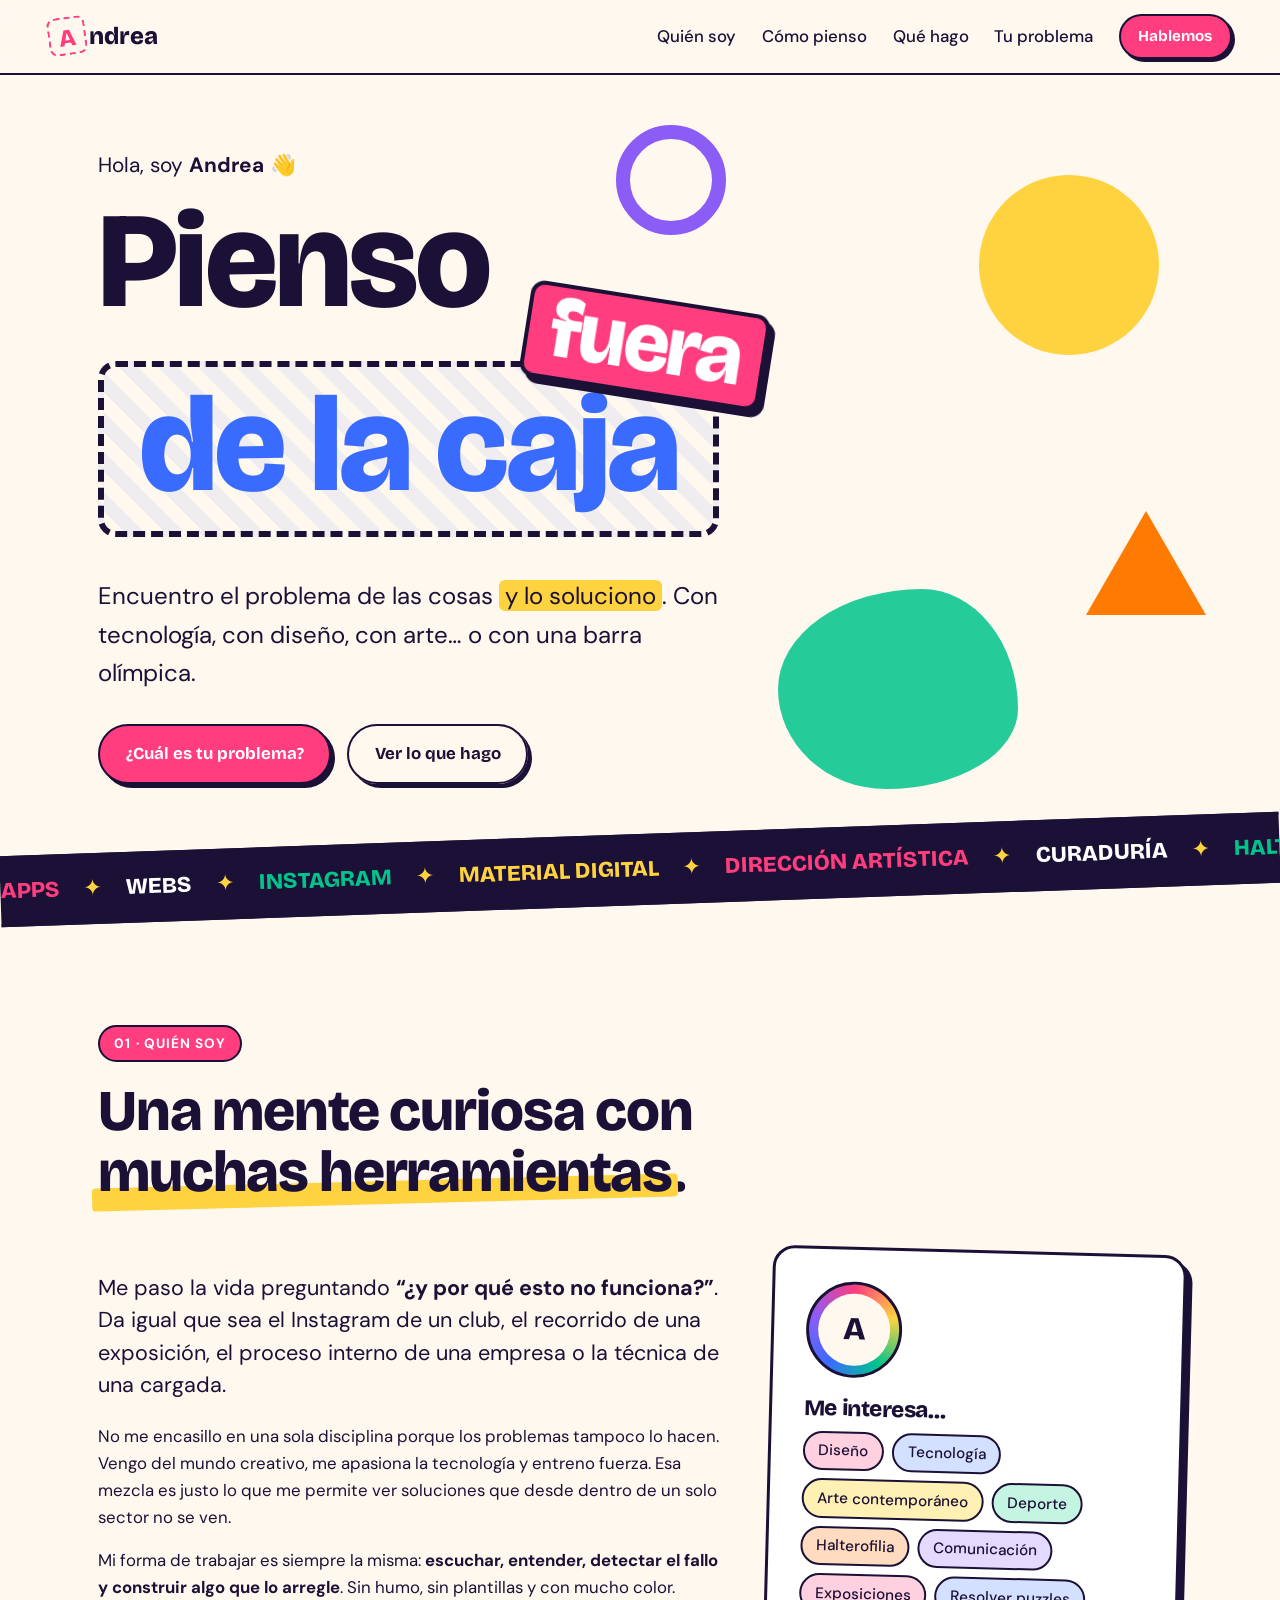
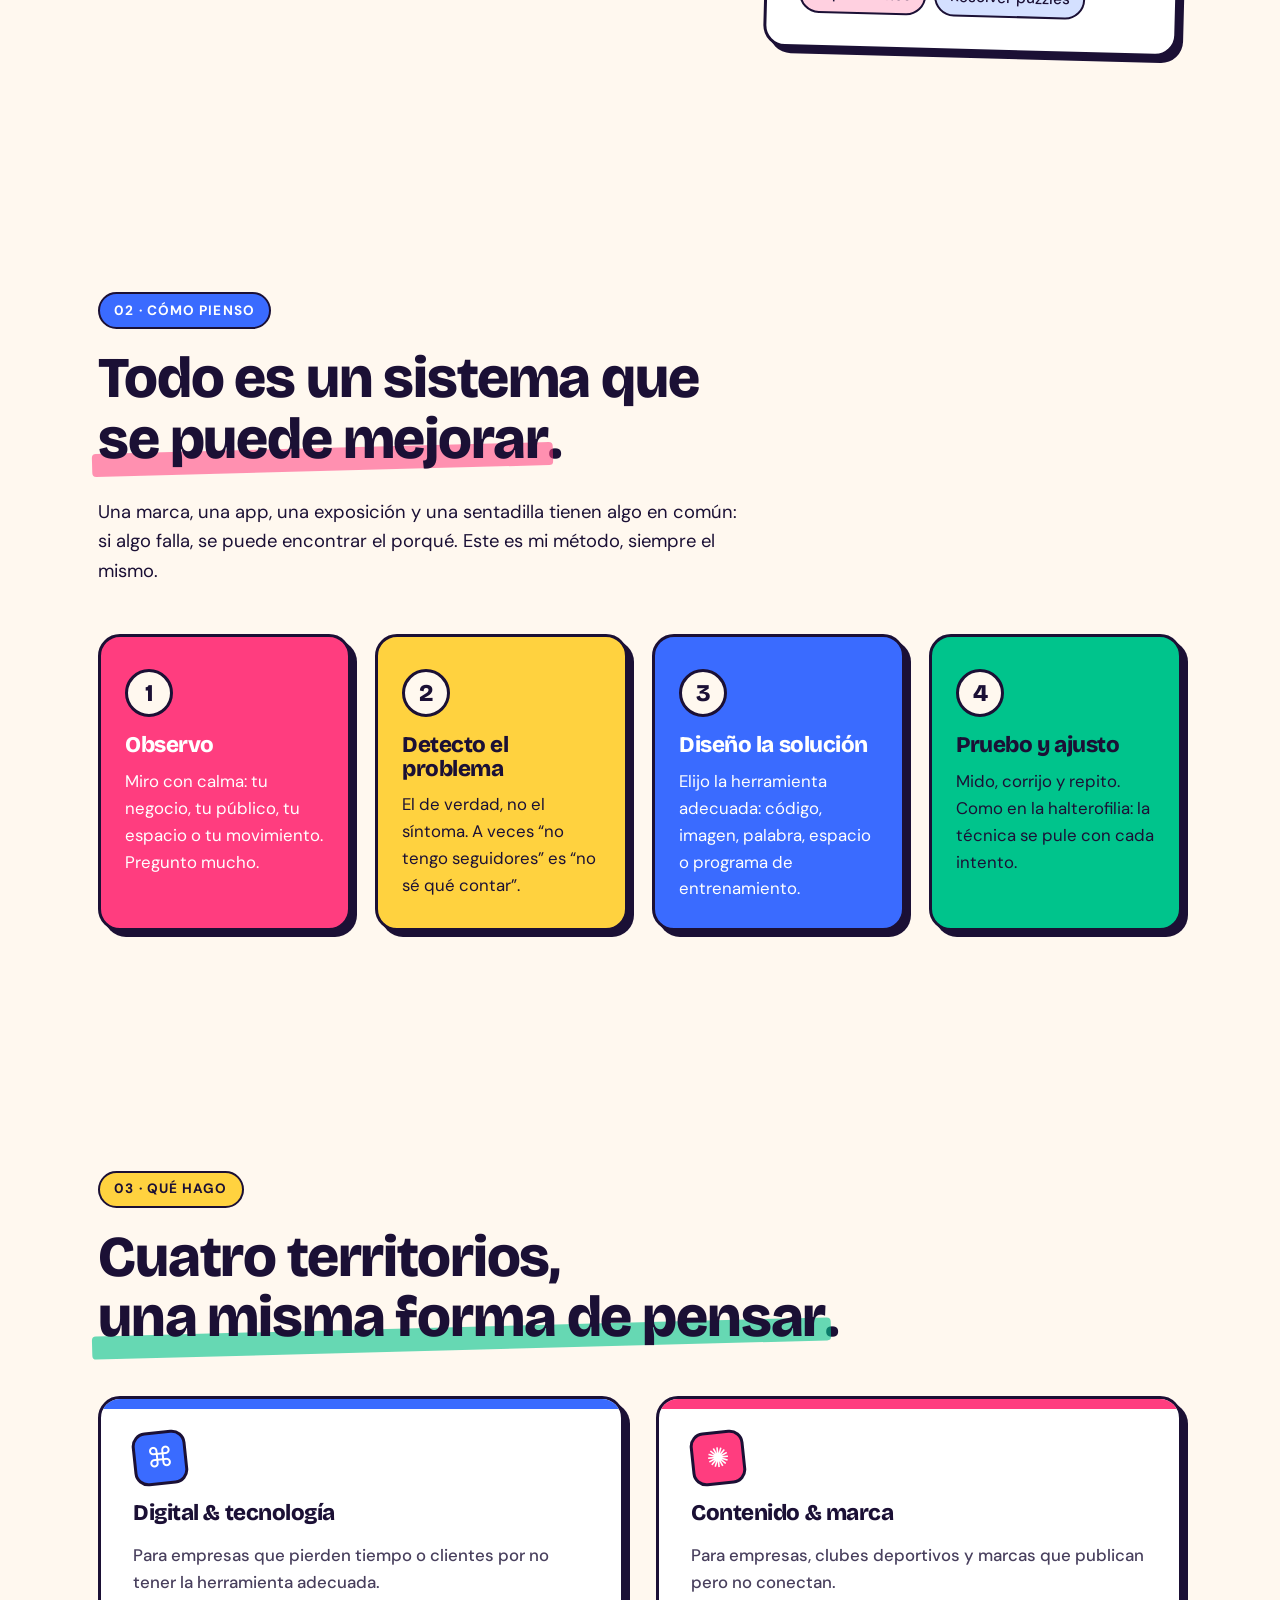
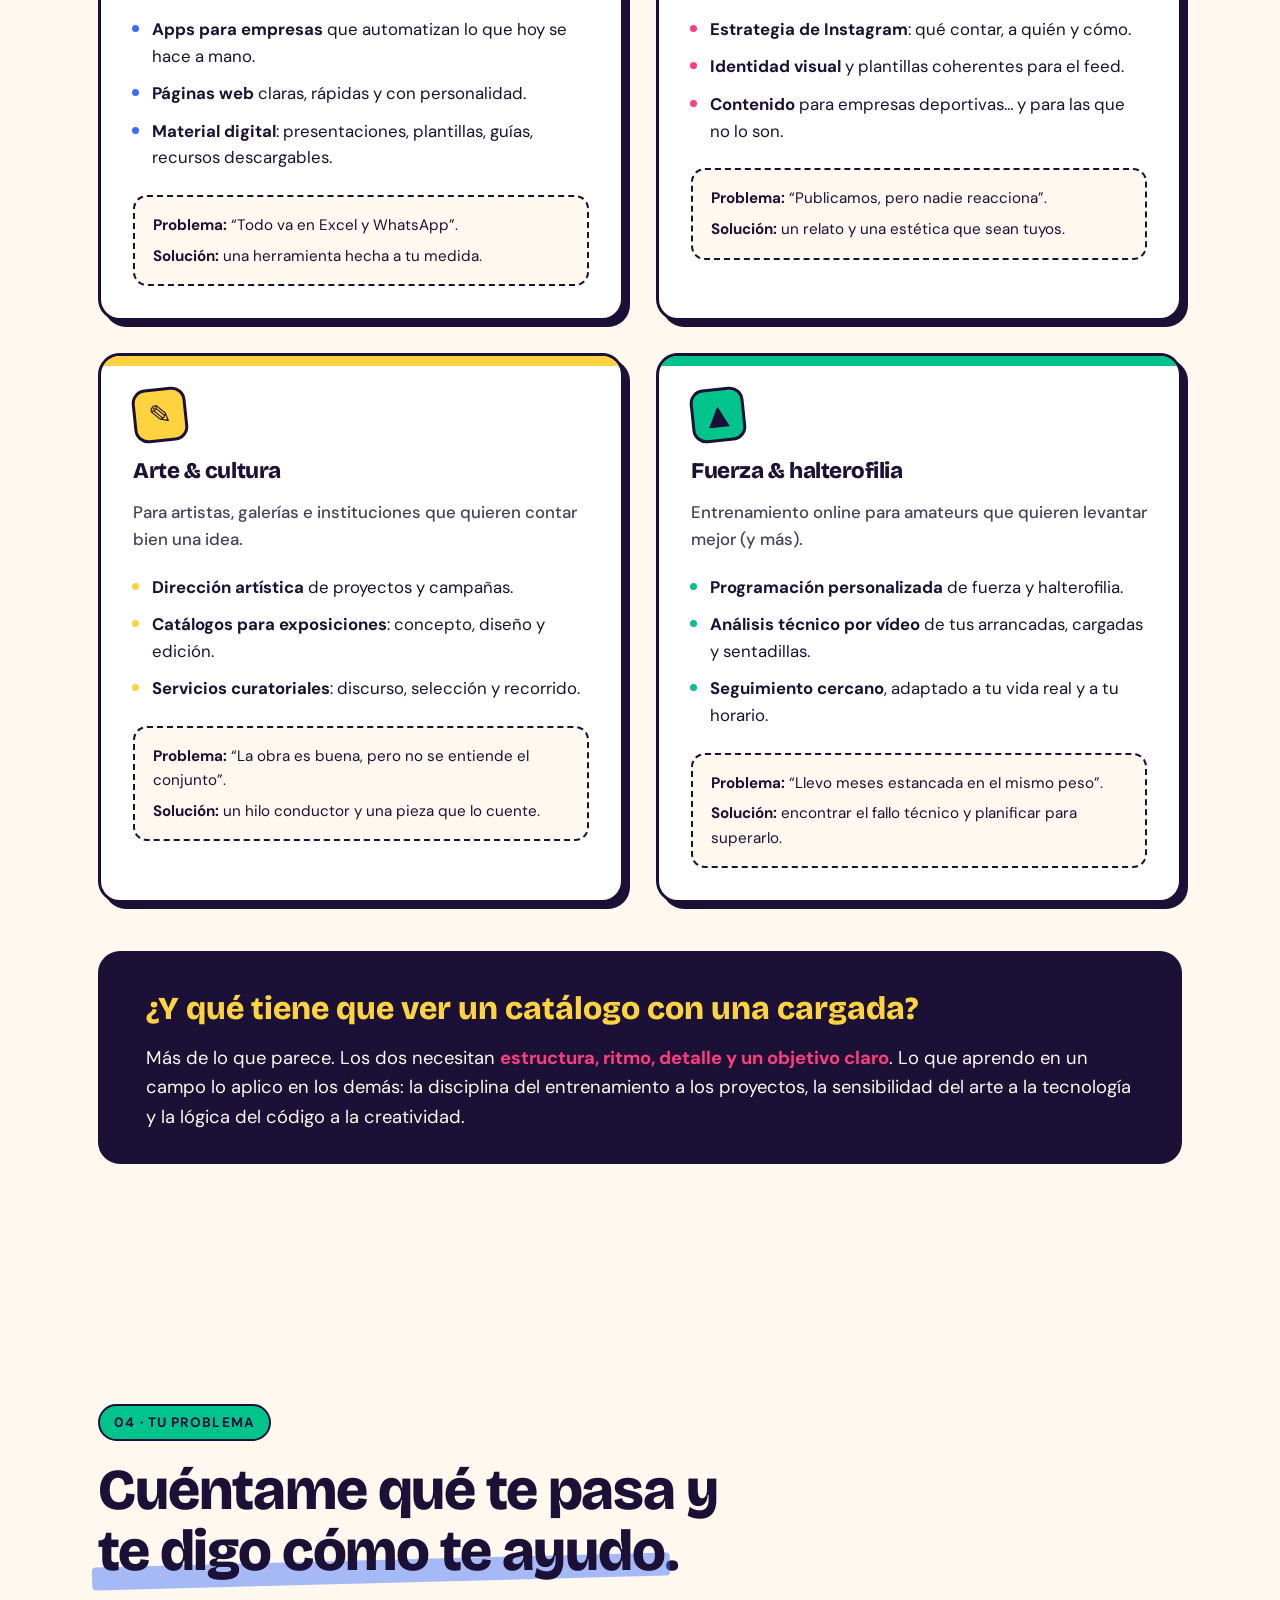
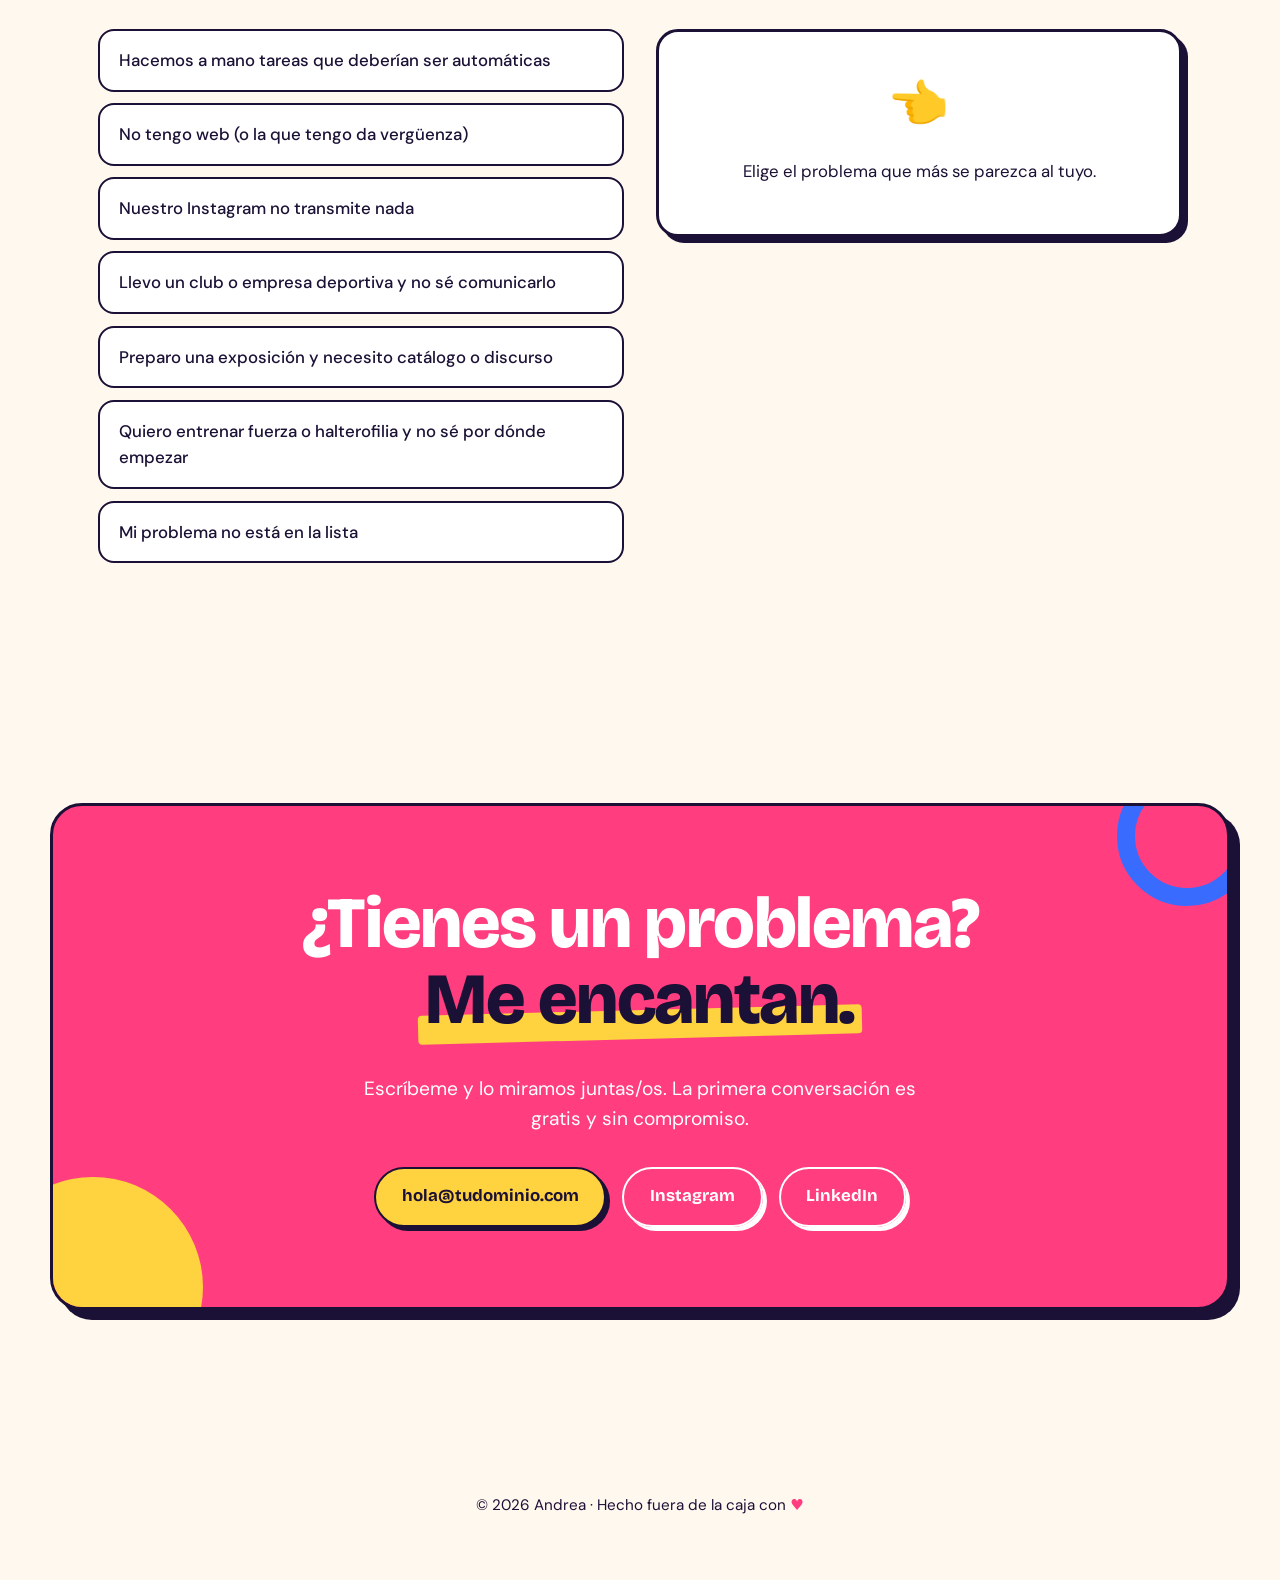
==== index.html @ 89d620dd "Crear web personal de servicios digitales y creativos Web estática y colorida con hero 'Pienso fuera" ====
<!doctype html>
<html lang="es">
<head>
  <meta charset="utf-8">
  <meta name="viewport" content="width=device-width, initial-scale=1">
  <title>Andrea · Servicios digitales y creativos</title>
  <meta name="description" content="Andrea encuentra el problema y diseña la solución: apps, webs, contenido para Instagram, dirección artística, curaduría y entrenamiento online de halterofilia y fuerza.">
  <link rel="preconnect" href="https://fonts.googleapis.com">
  <link rel="preconnect" href="https://fonts.gstatic.com" crossorigin>
  <link href="https://fonts.googleapis.com/css2?family=Bricolage+Grotesque:opsz,wght@12..96,400;12..96,600;12..96,800&family=DM+Sans:wght@400;500;700&display=swap" rel="stylesheet">
  <link rel="stylesheet" href="styles.css">
  <link rel="icon" href="data:image/svg+xml,<svg xmlns='http://www.w3.org/2000/svg' viewBox='0 0 100 100'><rect x='10' y='10' width='80' height='80' rx='14' fill='none' stroke='%23ff3d7f' stroke-width='10' stroke-dasharray='18 10'/><circle cx='78' cy='22' r='16' fill='%23ffd23f'/></svg>">
</head>
<body>

  <!-- ============ NAVEGACIÓN ============ -->
  <header class="nav">
    <a href="#inicio" class="nav__logo" aria-label="Inicio">
      <span class="logo-box">A</span>ndrea
    </a>
    <button class="nav__toggle" aria-label="Abrir menú" aria-expanded="false">
      <span></span><span></span>
    </button>
    <nav class="nav__links" aria-label="Principal">
      <a href="#sobre-mi">Quién soy</a>
      <a href="#metodo">Cómo pienso</a>
      <a href="#servicios">Qué hago</a>
      <a href="#buscador">Tu problema</a>
      <a href="#contacto" class="btn btn--small">Hablemos</a>
    </nav>
  </header>

  <main>

    <!-- ============ HERO ============ -->
    <section class="hero" id="inicio">
      <div class="hero__shapes" aria-hidden="true">
        <span class="shape shape--circle"></span>
        <span class="shape shape--blob"></span>
        <span class="shape shape--triangle"></span>
        <span class="shape shape--ring"></span>
      </div>

      <p class="hero__hello">Hola, soy <strong>Andrea</strong> 👋</p>

      <h1 class="hero__title">
        <span class="line">Pienso</span>
        <span class="line line--box">
          <span class="the-box" aria-hidden="true"></span>
          <span class="escape">fuera</span>
          <span class="inside">de la caja</span>
        </span>
      </h1>

      <p class="hero__lead">
        Encuentro el problema de las cosas <em>y lo soluciono</em>.
        Con tecnología, con diseño, con arte… o con una barra olímpica.
      </p>

      <div class="hero__actions">
        <a href="#buscador" class="btn">¿Cuál es tu problema?</a>
        <a href="#servicios" class="btn btn--ghost">Ver lo que hago</a>
      </div>

      <div class="marquee" aria-hidden="true">
        <div class="marquee__track">
          <span>Apps</span>✦<span>Webs</span>✦<span>Instagram</span>✦<span>Material digital</span>✦<span>Dirección artística</span>✦<span>Curaduría</span>✦<span>Halterofilia</span>✦<span>Fuerza</span>✦
          <span>Apps</span>✦<span>Webs</span>✦<span>Instagram</span>✦<span>Material digital</span>✦<span>Dirección artística</span>✦<span>Curaduría</span>✦<span>Halterofilia</span>✦<span>Fuerza</span>✦
        </div>
      </div>
    </section>

    <!-- ============ SOBRE MÍ ============ -->
    <section class="about section" id="sobre-mi">
      <div class="section__head">
        <span class="tag tag--pink">01 · Quién soy</span>
        <h2>Una mente curiosa con <span class="hl hl--yellow">muchas herramientas</span>.</h2>
      </div>

      <div class="about__grid">
        <div class="about__text reveal">
          <p class="big">
            Me paso la vida preguntando <strong>“¿y por qué esto no funciona?”</strong>.
            Da igual que sea el Instagram de un club, el recorrido de una exposición,
            el proceso interno de una empresa o la técnica de una cargada.
          </p>
          <p>
            No me encasillo en una sola disciplina porque los problemas tampoco lo hacen.
            Vengo del mundo creativo, me apasiona la tecnología y entreno fuerza.
            Esa mezcla es justo lo que me permite ver soluciones que desde dentro
            de un solo sector no se ven.
          </p>
          <p>
            Mi forma de trabajar es siempre la misma: <strong>escuchar, entender,
            detectar el fallo y construir algo que lo arregle</strong>. Sin humo,
            sin plantillas y con mucho color.
          </p>
        </div>

        <aside class="about__card reveal">
          <div class="avatar" aria-hidden="true">
            <span>A</span>
          </div>
          <h3>Me interesa…</h3>
          <ul class="chips">
            <li class="chip chip--pink">Diseño</li>
            <li class="chip chip--blue">Tecnología</li>
            <li class="chip chip--yellow">Arte contemporáneo</li>
            <li class="chip chip--green">Deporte</li>
            <li class="chip chip--orange">Halterofilia</li>
            <li class="chip chip--purple">Comunicación</li>
            <li class="chip chip--pink">Exposiciones</li>
            <li class="chip chip--blue">Resolver puzzles</li>
          </ul>
        </aside>
      </div>
    </section>

    <!-- ============ MÉTODO ============ -->
    <section class="method section" id="metodo">
      <div class="section__head">
        <span class="tag tag--blue">02 · Cómo pienso</span>
        <h2>Todo es un sistema que <span class="hl hl--pink">se puede mejorar</span>.</h2>
        <p class="section__intro">
          Una marca, una app, una exposición y una sentadilla tienen algo en común:
          si algo falla, se puede encontrar el porqué. Este es mi método, siempre el mismo.
        </p>
      </div>

      <ol class="steps">
        <li class="step step--pink reveal">
          <span class="step__num">1</span>
          <h3>Observo</h3>
          <p>Miro con calma: tu negocio, tu público, tu espacio o tu movimiento. Pregunto mucho.</p>
        </li>
        <li class="step step--yellow reveal">
          <span class="step__num">2</span>
          <h3>Detecto el problema</h3>
          <p>El de verdad, no el síntoma. A veces “no tengo seguidores” es “no sé qué contar”.</p>
        </li>
        <li class="step step--blue reveal">
          <span class="step__num">3</span>
          <h3>Diseño la solución</h3>
          <p>Elijo la herramienta adecuada: código, imagen, palabra, espacio o programa de entrenamiento.</p>
        </li>
        <li class="step step--green reveal">
          <span class="step__num">4</span>
          <h3>Pruebo y ajusto</h3>
          <p>Mido, corrijo y repito. Como en la halterofilia: la técnica se pule con cada intento.</p>
        </li>
      </ol>
    </section>

    <!-- ============ SERVICIOS ============ -->
    <section class="services section" id="servicios">
      <div class="section__head">
        <span class="tag tag--yellow">03 · Qué hago</span>
        <h2>Cuatro territorios, <span class="hl hl--green">una misma forma de pensar</span>.</h2>
      </div>

      <div class="services__grid">

        <article class="service service--blue reveal" id="s-digital">
          <div class="service__icon" aria-hidden="true">⌘</div>
          <h3>Digital &amp; tecnología</h3>
          <p class="service__sub">Para empresas que pierden tiempo o clientes por no tener la herramienta adecuada.</p>
          <ul>
            <li><strong>Apps para empresas</strong> que automatizan lo que hoy se hace a mano.</li>
            <li><strong>Páginas web</strong> claras, rápidas y con personalidad.</li>
            <li><strong>Material digital</strong>: presentaciones, plantillas, guías, recursos descargables.</li>
          </ul>
          <div class="service__pair">
            <span><b>Problema:</b> “Todo va en Excel y WhatsApp”.</span>
            <span><b>Solución:</b> una herramienta hecha a tu medida.</span>
          </div>
        </article>

        <article class="service service--pink reveal" id="s-contenido">
          <div class="service__icon" aria-hidden="true">✺</div>
          <h3>Contenido &amp; marca</h3>
          <p class="service__sub">Para empresas, clubes deportivos y marcas que publican pero no conectan.</p>
          <ul>
            <li><strong>Estrategia de Instagram</strong>: qué contar, a quién y cómo.</li>
            <li><strong>Identidad visual</strong> y plantillas coherentes para el feed.</li>
            <li><strong>Contenido</strong> para empresas deportivas… y para las que no lo son.</li>
          </ul>
          <div class="service__pair">
            <span><b>Problema:</b> “Publicamos, pero nadie reacciona”.</span>
            <span><b>Solución:</b> un relato y una estética que sean tuyos.</span>
          </div>
        </article>

        <article class="service service--yellow reveal" id="s-arte">
          <div class="service__icon" aria-hidden="true">✎</div>
          <h3>Arte &amp; cultura</h3>
          <p class="service__sub">Para artistas, galerías e instituciones que quieren contar bien una idea.</p>
          <ul>
            <li><strong>Dirección artística</strong> de proyectos y campañas.</li>
            <li><strong>Catálogos para exposiciones</strong>: concepto, diseño y edición.</li>
            <li><strong>Servicios curatoriales</strong>: discurso, selección y recorrido.</li>
          </ul>
          <div class="service__pair">
            <span><b>Problema:</b> “La obra es buena, pero no se entiende el conjunto”.</span>
            <span><b>Solución:</b> un hilo conductor y una pieza que lo cuente.</span>
          </div>
        </article>

        <article class="service service--green reveal" id="s-fuerza">
          <div class="service__icon" aria-hidden="true">▲</div>
          <h3>Fuerza &amp; halterofilia</h3>
          <p class="service__sub">Entrenamiento online para amateurs que quieren levantar mejor (y más).</p>
          <ul>
            <li><strong>Programación personalizada</strong> de fuerza y halterofilia.</li>
            <li><strong>Análisis técnico por vídeo</strong> de tus arrancadas, cargadas y sentadillas.</li>
            <li><strong>Seguimiento cercano</strong>, adaptado a tu vida real y a tu horario.</li>
          </ul>
          <div class="service__pair">
            <span><b>Problema:</b> “Llevo meses estancada en el mismo peso”.</span>
            <span><b>Solución:</b> encontrar el fallo técnico y planificar para superarlo.</span>
          </div>
        </article>

      </div>

      <div class="thread reveal">
        <p>
          <span class="thread__q">¿Y qué tiene que ver un catálogo con una cargada?</span>
          Más de lo que parece. Los dos necesitan <strong>estructura, ritmo, detalle y
          un objetivo claro</strong>. Lo que aprendo en un campo lo aplico en los demás:
          la disciplina del entrenamiento a los proyectos, la sensibilidad del arte a la
          tecnología y la lógica del código a la creatividad.
        </p>
      </div>
    </section>

    <!-- ============ BUSCADOR DE PROBLEMAS ============ -->
    <section class="finder section" id="buscador">
      <div class="section__head">
        <span class="tag tag--green">04 · Tu problema</span>
        <h2>Cuéntame qué te pasa y <span class="hl hl--blue">te digo cómo te ayudo</span>.</h2>
      </div>

      <div class="finder__box">
        <div class="finder__options" role="group" aria-label="Elige tu problema">
          <button class="opt" data-target="digital">Hacemos a mano tareas que deberían ser automáticas</button>
          <button class="opt" data-target="web">No tengo web (o la que tengo da vergüenza)</button>
          <button class="opt" data-target="contenido">Nuestro Instagram no transmite nada</button>
          <button class="opt" data-target="club">Llevo un club o empresa deportiva y no sé comunicarlo</button>
          <button class="opt" data-target="arte">Preparo una exposición y necesito catálogo o discurso</button>
          <button class="opt" data-target="fuerza">Quiero entrenar fuerza o halterofilia y no sé por dónde empezar</button>
          <button class="opt" data-target="otro">Mi problema no está en la lista</button>
        </div>

        <div class="finder__answer" aria-live="polite">
          <div class="answer answer--empty">
            <span class="answer__emoji">👈</span>
            <p>Elige el problema que más se parezca al tuyo.</p>
          </div>
        </div>
      </div>
    </section>

    <!-- ============ CONTACTO ============ -->
    <section class="contact section" id="contacto">
      <div class="contact__inner reveal">
        <h2>¿Tienes un problema?<br><span class="hl hl--yellow">Me encantan.</span></h2>
        <p>Escríbeme y lo miramos juntas/os. La primera conversación es gratis y sin compromiso.</p>
        <div class="contact__actions">
          <a class="btn btn--light" href="mailto:hola@tudominio.com">hola@tudominio.com</a>
          <a class="btn btn--ghost-light" href="https://instagram.com/" target="_blank" rel="noopener">Instagram</a>
          <a class="btn btn--ghost-light" href="https://www.linkedin.com/" target="_blank" rel="noopener">LinkedIn</a>
        </div>
      </div>
    </section>

  </main>

  <footer class="footer">
    <p>© <span id="year"></span> Andrea · Hecho fuera de la caja con <span class="heart">♥</span></p>
  </footer>

  <script src="script.js"></script>
</body>
</html>
---- styles.css ----
/* =========================================================
   Andrea · Servicios digitales y creativos
   Paleta y tipografía: cambia aquí los colores de toda la web
   ========================================================= */
:root {
  --ink: #1b1035;
  --paper: #fff8ef;
  --pink: #ff3d7f;
  --yellow: #ffd23f;
  --blue: #3a6bff;
  --green: #00c48c;
  --orange: #ff7a00;
  --purple: #8b5cf6;

  --font-display: "Bricolage Grotesque", system-ui, sans-serif;
  --font-body: "DM Sans", system-ui, sans-serif;

  --radius: 22px;
  --shadow: 6px 6px 0 var(--ink);
  --max: 1180px;
}

*,
*::before,
*::after { box-sizing: border-box; }

html { scroll-behavior: smooth; overflow-x: clip; }

body {
  margin: 0;
  font-family: var(--font-body);
  font-size: 1.05rem;
  line-height: 1.6;
  color: var(--ink);
  background: var(--paper);
  overflow-x: clip;
}

h1, h2, h3 {
  font-family: var(--font-display);
  line-height: 1.05;
  margin: 0 0 .5em;
  letter-spacing: -.02em;
}

h2 { font-size: clamp(2rem, 5vw, 3.6rem); font-weight: 800; }
h3 { font-size: 1.4rem; font-weight: 800; }

a { color: inherit; }

/* ---------- utilidades ---------- */
.section {
  padding: clamp(4rem, 10vw, 7.5rem) clamp(1rem, 5vw, 3rem);
  max-width: var(--max);
  margin: 0 auto;
}

.section__head { max-width: 820px; margin-bottom: 3rem; }
.section__intro { font-size: 1.15rem; max-width: 640px; }

.tag {
  display: inline-block;
  font-weight: 700;
  font-size: .85rem;
  text-transform: uppercase;
  letter-spacing: .08em;
  padding: .35rem .9rem;
  border: 2px solid var(--ink);
  border-radius: 999px;
  margin-bottom: 1.2rem;
}
.tag--pink   { background: var(--pink); color: #fff; }
.tag--blue   { background: var(--blue); color: #fff; }
.tag--yellow { background: var(--yellow); }
.tag--green  { background: var(--green); }

.hl { position: relative; white-space: nowrap; z-index: 0; }
.hl::after {
  content: "";
  position: absolute;
  left: -.1em; right: -.1em; bottom: .05em;
  height: .4em;
  z-index: -1;
  border-radius: 4px;
  transform: rotate(-1.5deg);
}
.hl--yellow::after { background: var(--yellow); }
.hl--pink::after   { background: var(--pink); opacity: .55; }
.hl--green::after  { background: var(--green); opacity: .6; }
.hl--blue::after   { background: var(--blue); opacity: .45; }

@media (max-width: 640px) { .hl { white-space: normal; } }

.btn {
  display: inline-block;
  font-family: var(--font-display);
  font-weight: 700;
  font-size: 1.05rem;
  text-decoration: none;
  padding: .9rem 1.6rem;
  border: 2.5px solid var(--ink);
  border-radius: 999px;
  background: var(--pink);
  color: #fff;
  box-shadow: 4px 4px 0 var(--ink);
  transition: transform .15s ease, box-shadow .15s ease;
  cursor: pointer;
}
.btn:hover { transform: translate(-2px, -2px); box-shadow: 6px 6px 0 var(--ink); }
.btn:active { transform: translate(2px, 2px); box-shadow: 1px 1px 0 var(--ink); }
.btn--ghost { background: transparent; color: var(--ink); }
.btn--small { padding: .5rem 1.1rem; font-size: .95rem; box-shadow: 3px 3px 0 var(--ink); }
.btn--light { background: var(--yellow); color: var(--ink); }
.btn--ghost-light { background: transparent; color: #fff; border-color: #fff; box-shadow: 4px 4px 0 #fff; }

/* ---------- navegación ---------- */
.nav {
  position: sticky;
  top: 0;
  z-index: 50;
  display: flex;
  align-items: center;
  justify-content: space-between;
  padding: .9rem clamp(1rem, 5vw, 3rem);
  background: rgba(255, 248, 239, .88);
  backdrop-filter: blur(10px);
  border-bottom: 2px solid var(--ink);
}

.nav__logo {
  font-family: var(--font-display);
  font-weight: 800;
  font-size: 1.5rem;
  text-decoration: none;
  display: flex;
  align-items: center;
}
.logo-box {
  display: inline-grid;
  place-items: center;
  width: 1.6em; height: 1.6em;
  margin-right: .1em;
  border: 2.5px dashed var(--pink);
  border-radius: 8px;
  color: var(--pink);
  transform: rotate(-8deg);
}

.nav__links { display: flex; align-items: center; gap: 1.6rem; }
.nav__links a:not(.btn) { text-decoration: none; font-weight: 500; position: relative; }
.nav__links a:not(.btn)::after {
  content: "";
  position: absolute; left: 0; bottom: -4px;
  width: 100%; height: 3px;
  background: var(--pink);
  transform: scaleX(0);
  transform-origin: left;
  transition: transform .2s ease;
}
.nav__links a:not(.btn):hover::after { transform: scaleX(1); }

.nav__toggle {
  display: none;
  background: none; border: 0; padding: .5rem; cursor: pointer;
}
.nav__toggle span {
  display: block; width: 28px; height: 3px; margin: 6px 0;
  background: var(--ink); border-radius: 3px;
  transition: transform .2s ease;
}
.nav__toggle[aria-expanded="true"] span:first-child { transform: translateY(4.5px) rotate(45deg); }
.nav__toggle[aria-expanded="true"] span:last-child  { transform: translateY(-4.5px) rotate(-45deg); }

@media (max-width: 820px) {
  .nav__toggle { display: block; }
  .nav__links {
    position: absolute;
    top: 100%; left: 0; right: 0;
    flex-direction: column;
    gap: 1.2rem;
    padding: 1.5rem;
    background: var(--paper);
    border-bottom: 2px solid var(--ink);
    display: none;
  }
  .nav__links.open { display: flex; }
}

/* ---------- hero ---------- */
.hero {
  position: relative;
  min-height: calc(100vh - 70px);
  display: flex;
  flex-direction: column;
  justify-content: center;
  padding: 4rem clamp(1rem, 5vw, 3rem) 7rem;
  max-width: var(--max);
  margin: 0 auto;
}

.hero__hello { font-size: 1.3rem; margin: 0 0 1rem; }

.hero__title {
  font-size: clamp(3.2rem, 11vw, 8.5rem);
  font-weight: 800;
  line-height: .95;
  margin-bottom: 2.5rem;
}
.hero__title .line { display: block; }

.line--box {
  position: relative;
  display: inline-block !important;
  padding: .15em .3em .2em;
  margin-top: .25em;
}
.the-box {
  position: absolute; inset: 0;
  border: 6px dashed var(--ink);
  border-radius: 18px;
  background: repeating-linear-gradient(45deg, transparent 0 14px, rgba(58,107,255,.08) 14px 28px);
}
.inside { position: relative; color: var(--blue); }

.escape {
  position: absolute;
  right: -.55em;
  top: -.75em;
  z-index: 2;
  color: #fff;
  background: var(--pink);
  padding: .02em .25em .08em;
  border: 4px solid var(--ink);
  border-radius: 14px;
  font-size: .62em;
  box-shadow: var(--shadow);
  transform: rotate(9deg);
  animation: escape 3.2s ease-in-out infinite;
}
@keyframes escape {
  0%, 100% { transform: rotate(9deg) translateY(0); }
  50%      { transform: rotate(4deg) translate(.08em, -.18em); }
}

@media (max-width: 640px) {
  .escape { right: -.15em; top: -.9em; }
}

.hero__lead {
  font-size: clamp(1.15rem, 2.2vw, 1.5rem);
  max-width: 640px;
  margin: 0 0 2rem;
}
.hero__lead em {
  font-style: normal;
  background: var(--yellow);
  padding: 0 .25em;
  border-radius: 6px;
}

.hero__actions { display: flex; gap: 1rem; flex-wrap: wrap; }

/* formas flotantes */
.hero__shapes { position: absolute; inset: 0; pointer-events: none; z-index: -1; }
.shape { position: absolute; display: block; }
.shape--circle {
  width: 180px; height: 180px; border-radius: 50%;
  background: var(--yellow);
  right: 6%; top: 12%;
  animation: float 7s ease-in-out infinite;
}
.shape--blob {
  width: 240px; height: 200px;
  background: var(--green);
  border-radius: 60% 40% 55% 45% / 50% 60% 40% 50%;
  right: 18%; bottom: 14%;
  opacity: .85;
  animation: float 9s ease-in-out infinite reverse;
}
.shape--triangle {
  width: 0; height: 0;
  border-left: 60px solid transparent;
  border-right: 60px solid transparent;
  border-bottom: 104px solid var(--orange);
  right: 2%; bottom: 35%;
  animation: spin 18s linear infinite;
}
.shape--ring {
  width: 110px; height: 110px; border-radius: 50%;
  border: 14px solid var(--purple);
  left: 48%; top: 6%;
  animation: float 8s ease-in-out infinite;
}
@keyframes float { 50% { transform: translateY(-24px) rotate(6deg); } }
@keyframes spin  { to { transform: rotate(360deg); } }

@media (max-width: 820px) {
  .shape--circle { width: 110px; height: 110px; right: -20px; top: 4%; }
  .shape--blob { width: 140px; height: 120px; right: -30px; bottom: 18%; }
  .shape--triangle { display: none; }
  .shape--ring { width: 70px; height: 70px; border-width: 10px; left: auto; right: 40%; top: 2%; }
}

/* marquee */
.marquee {
  position: absolute;
  left: 50%; bottom: 0;
  width: 100vw;
  transform: translateX(-50%) rotate(-2deg);
  background: var(--ink);
  color: var(--yellow);
  overflow: hidden;
  padding: .9rem 0;
  border-block: 3px solid var(--ink);
}
.marquee__track {
  display: flex; gap: 1.5rem;
  width: max-content;
  font-family: var(--font-display);
  font-weight: 800;
  font-size: 1.4rem;
  text-transform: uppercase;
  animation: marquee 28s linear infinite;
}
.marquee__track span:nth-child(4n+1) { color: var(--pink); }
.marquee__track span:nth-child(4n+2) { color: #fff; }
.marquee__track span:nth-child(4n+3) { color: var(--green); }
@keyframes marquee { to { transform: translateX(-50%); } }

/* ---------- sobre mí ---------- */
.about__grid {
  display: grid;
  grid-template-columns: 1.5fr 1fr;
  gap: 3rem;
  align-items: start;
}
@media (max-width: 820px) { .about__grid { grid-template-columns: 1fr; } }

.big { font-size: 1.35rem; line-height: 1.5; }

.about__card {
  background: #fff;
  border: 3px solid var(--ink);
  border-radius: var(--radius);
  box-shadow: var(--shadow);
  padding: 2rem;
  transform: rotate(1.5deg);
}

.avatar {
  width: 96px; height: 96px;
  border-radius: 50%;
  background: conic-gradient(var(--pink), var(--yellow), var(--green), var(--blue), var(--purple), var(--pink));
  display: grid; place-items: center;
  margin-bottom: 1.2rem;
  border: 3px solid var(--ink);
}
.avatar span {
  width: 72px; height: 72px; border-radius: 50%;
  background: var(--paper);
  display: grid; place-items: center;
  font-family: var(--font-display); font-weight: 800; font-size: 2rem;
}

.chips { list-style: none; padding: 0; margin: 0; display: flex; flex-wrap: wrap; gap: .5rem; }
.chip {
  padding: .35rem .85rem;
  border: 2px solid var(--ink);
  border-radius: 999px;
  font-weight: 500;
  font-size: .95rem;
  transition: transform .15s ease;
}
.chip:hover { transform: rotate(-4deg) scale(1.06); }
.chip--pink   { background: #ffd0e0; }
.chip--blue   { background: #d4e0ff; }
.chip--yellow { background: #fff0b3; }
.chip--green  { background: #c4f5e3; }
.chip--orange { background: #ffdcbf; }
.chip--purple { background: #e4d9ff; }

/* ---------- método ---------- */
.steps {
  list-style: none; padding: 0; margin: 0;
  display: grid;
  grid-template-columns: repeat(4, 1fr);
  gap: 1.5rem;
  counter-reset: step;
}
@media (max-width: 960px) { .steps { grid-template-columns: repeat(2, 1fr); } }
@media (max-width: 560px) { .steps { grid-template-columns: 1fr; } }

.step {
  position: relative;
  padding: 2rem 1.5rem 1.6rem;
  border: 3px solid var(--ink);
  border-radius: var(--radius);
  box-shadow: var(--shadow);
  transition: transform .2s ease;
}
.step:hover { transform: translateY(-6px) rotate(-1deg); }
.step--pink   { background: var(--pink); color: #fff; }
.step--yellow { background: var(--yellow); }
.step--blue   { background: var(--blue); color: #fff; }
.step--green  { background: var(--green); }

.step__num {
  display: grid; place-items: center;
  width: 3rem; height: 3rem;
  font-family: var(--font-display); font-weight: 800; font-size: 1.5rem;
  background: var(--paper); color: var(--ink);
  border: 3px solid var(--ink);
  border-radius: 50%;
  margin-bottom: 1rem;
}
.step p { margin: 0; }

/* ---------- servicios ---------- */
.services__grid {
  display: grid;
  grid-template-columns: repeat(2, 1fr);
  gap: 2rem;
}
@media (max-width: 820px) { .services__grid { grid-template-columns: 1fr; } }

.service {
  position: relative;
  background: #fff;
  border: 3px solid var(--ink);
  border-radius: var(--radius);
  box-shadow: var(--shadow);
  padding: 2rem;
  overflow: hidden;
  transition: transform .2s ease;
}
.service:hover { transform: translate(-3px, -3px); }
.service::before {
  content: "";
  position: absolute; left: 0; top: 0; right: 0;
  height: 10px;
  background: var(--accent);
}
.service--blue   { --accent: var(--blue); }
.service--pink   { --accent: var(--pink); }
.service--yellow { --accent: var(--yellow); }
.service--green  { --accent: var(--green); }

.service__icon {
  width: 3.4rem; height: 3.4rem;
  display: grid; place-items: center;
  font-size: 1.7rem;
  background: var(--accent);
  border: 3px solid var(--ink);
  border-radius: 14px;
  margin-bottom: 1rem;
  transform: rotate(-6deg);
}
.service--blue .service__icon,
.service--pink .service__icon { color: #fff; }

.service__sub { font-weight: 500; opacity: .8; }

.service ul { padding-left: 1.2rem; margin: 0 0 1.5rem; }
.service li { margin-bottom: .4rem; }
.service li::marker { color: var(--accent); font-size: 1.2em; }

.service__pair {
  display: grid; gap: .4rem;
  padding: 1rem 1.1rem;
  border: 2px dashed var(--ink);
  border-radius: 14px;
  font-size: .95rem;
  background: var(--paper);
}

.thread {
  margin-top: 3rem;
  padding: 2rem clamp(1.4rem, 4vw, 3rem);
  background: var(--ink);
  color: var(--paper);
  border-radius: var(--radius);
  font-size: 1.15rem;
}
.thread p { margin: 0; }
.thread__q {
  display: block;
  font-family: var(--font-display);
  font-weight: 800;
  font-size: clamp(1.4rem, 3vw, 2rem);
  color: var(--yellow);
  margin-bottom: .6rem;
}
.thread strong { color: var(--pink); }

/* ---------- buscador de problemas ---------- */
.finder__box {
  display: grid;
  grid-template-columns: 1fr 1fr;
  gap: 2rem;
  align-items: start;
}
@media (max-width: 820px) { .finder__box { grid-template-columns: 1fr; } }

.finder__options { display: flex; flex-direction: column; gap: .7rem; }

.opt {
  text-align: left;
  font: inherit;
  font-weight: 500;
  color: var(--ink);
  padding: 1rem 1.2rem;
  background: #fff;
  border: 2.5px solid var(--ink);
  border-radius: 16px;
  cursor: pointer;
  transition: transform .15s ease, background .15s ease, box-shadow .15s ease;
}
.opt:hover { transform: translateX(6px); box-shadow: 4px 4px 0 var(--ink); }
.opt.active { background: var(--yellow); box-shadow: 4px 4px 0 var(--ink); transform: translateX(6px); }

.finder__answer { position: sticky; top: 100px; }

.answer {
  border: 3px solid var(--ink);
  border-radius: var(--radius);
  box-shadow: var(--shadow);
  padding: 2rem;
  background: var(--accent, #fff);
  color: var(--fg, var(--ink));
  animation: pop .35s cubic-bezier(.2, 1.4, .4, 1);
}
.answer--empty { background: #fff; text-align: center; }
.answer__emoji { font-size: 3rem; display: block; margin-bottom: .5rem; }
.answer h3 { font-size: 1.8rem; }
.answer .label {
  display: inline-block;
  font-size: .8rem; font-weight: 700; text-transform: uppercase; letter-spacing: .08em;
  background: var(--paper); color: var(--ink);
  border: 2px solid var(--ink); border-radius: 999px;
  padding: .2rem .7rem; margin-bottom: .8rem;
}
.answer .btn { margin-top: .5rem; background: var(--ink); color: #fff; }
@keyframes pop { from { transform: scale(.9) rotate(-2deg); opacity: 0; } }

/* ---------- contacto ---------- */
.contact { max-width: none; padding-inline: clamp(1rem, 5vw, 3rem); }
.contact__inner {
  max-width: var(--max);
  margin: 0 auto;
  background: var(--pink);
  color: #fff;
  border: 3px solid var(--ink);
  border-radius: 32px;
  box-shadow: 10px 10px 0 var(--ink);
  padding: clamp(2.5rem, 7vw, 5rem);
  text-align: center;
  position: relative;
  overflow: hidden;
}
.contact__inner::before,
.contact__inner::after {
  content: "";
  position: absolute;
  border-radius: 50%;
  z-index: 0;
}
.contact__inner::before { width: 220px; height: 220px; background: var(--yellow); left: -70px; bottom: -90px; }
.contact__inner::after  { width: 140px; height: 140px; border: 18px solid var(--blue); right: -30px; top: -40px; }
.contact__inner > * { position: relative; z-index: 1; }
.contact h2 { font-size: clamp(2.2rem, 6vw, 4.5rem); }
.contact .hl::after { opacity: 1; }
.contact .hl { color: var(--ink); }
.contact p { font-size: 1.2rem; max-width: 560px; margin: 0 auto 2rem; }
.contact__actions { display: flex; justify-content: center; flex-wrap: wrap; gap: 1rem; }

/* ---------- footer ---------- */
.footer { text-align: center; padding: 3rem 1rem; font-size: .95rem; }
.heart { color: var(--pink); }

/* ---------- animación al hacer scroll ---------- */
.reveal { opacity: 0; transform: translateY(30px); transition: opacity .6s ease, transform .6s ease; }
.reveal.visible { opacity: 1; transform: none; }
.about__card.reveal.visible { transform: rotate(1.5deg); }

@media (prefers-reduced-motion: reduce) {
  *, *::before, *::after { animation: none !important; transition: none !important; }
  .reveal { opacity: 1; transform: none; }
}
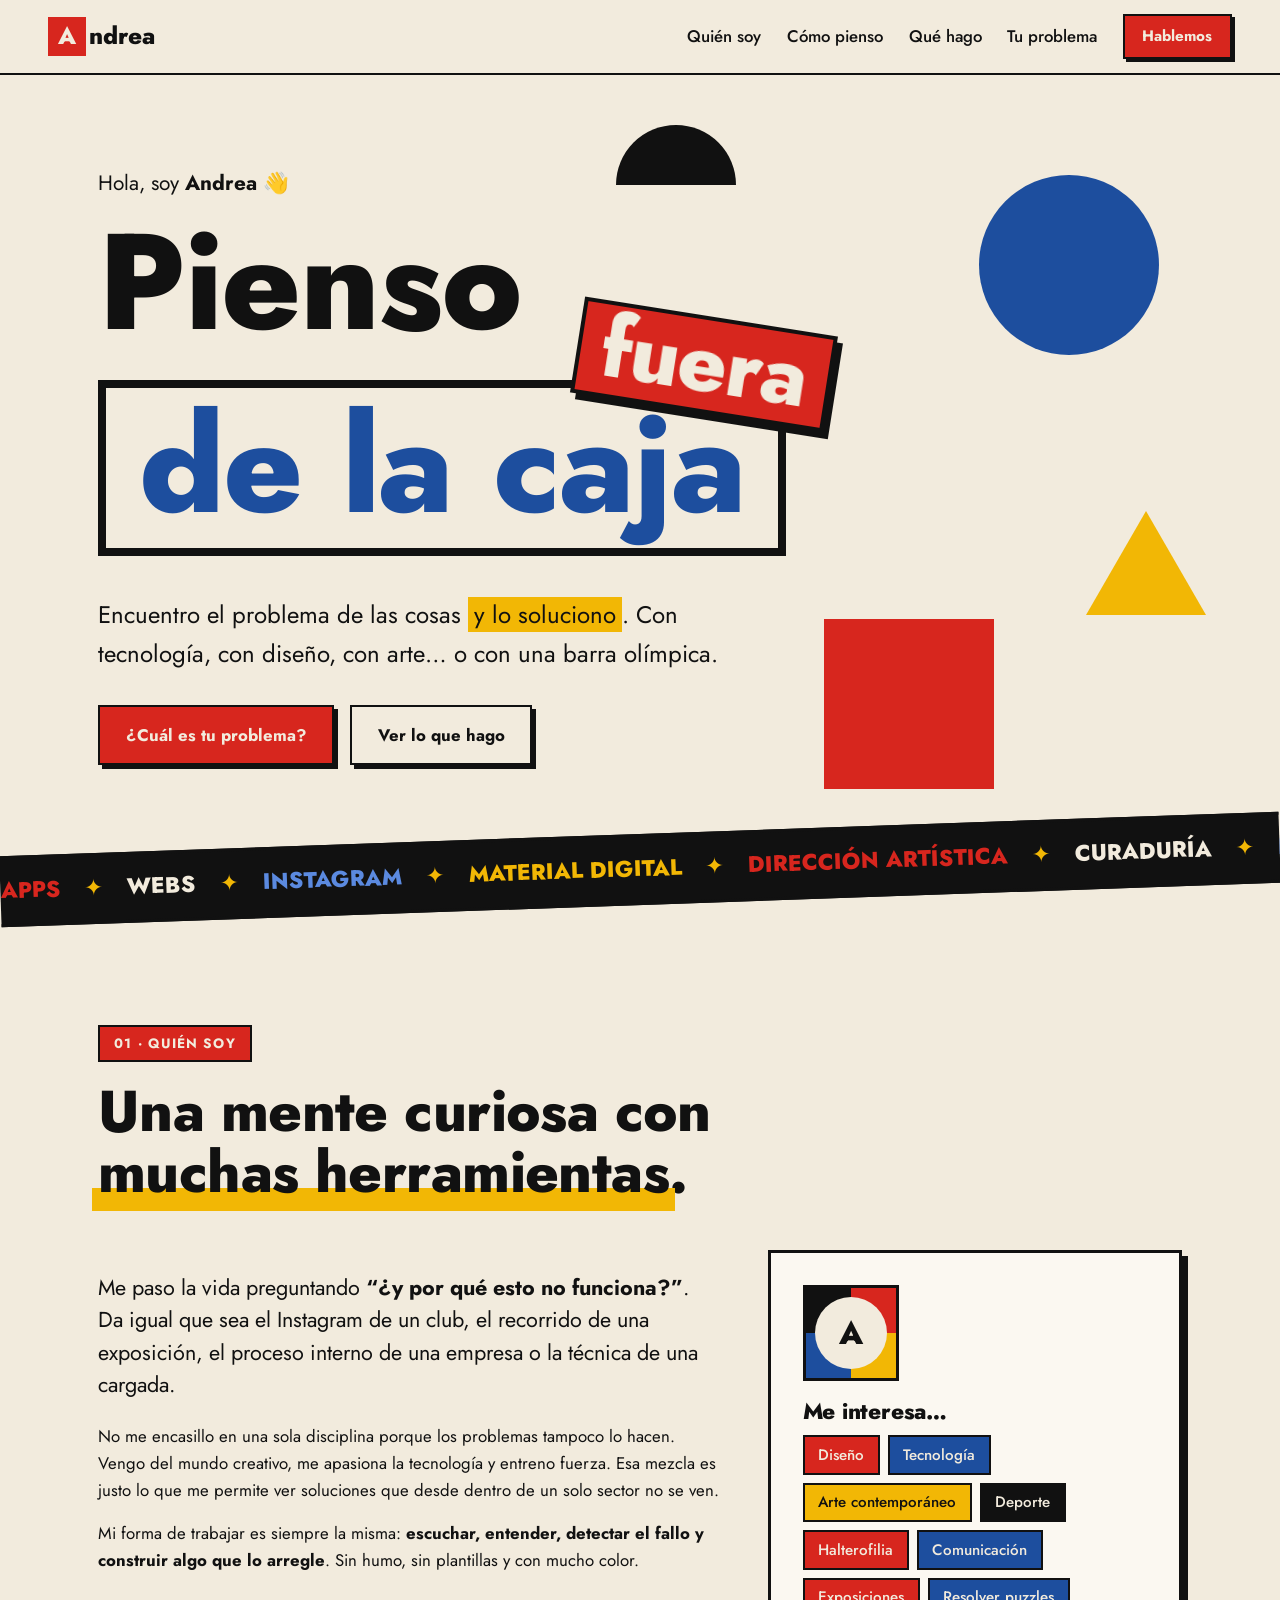
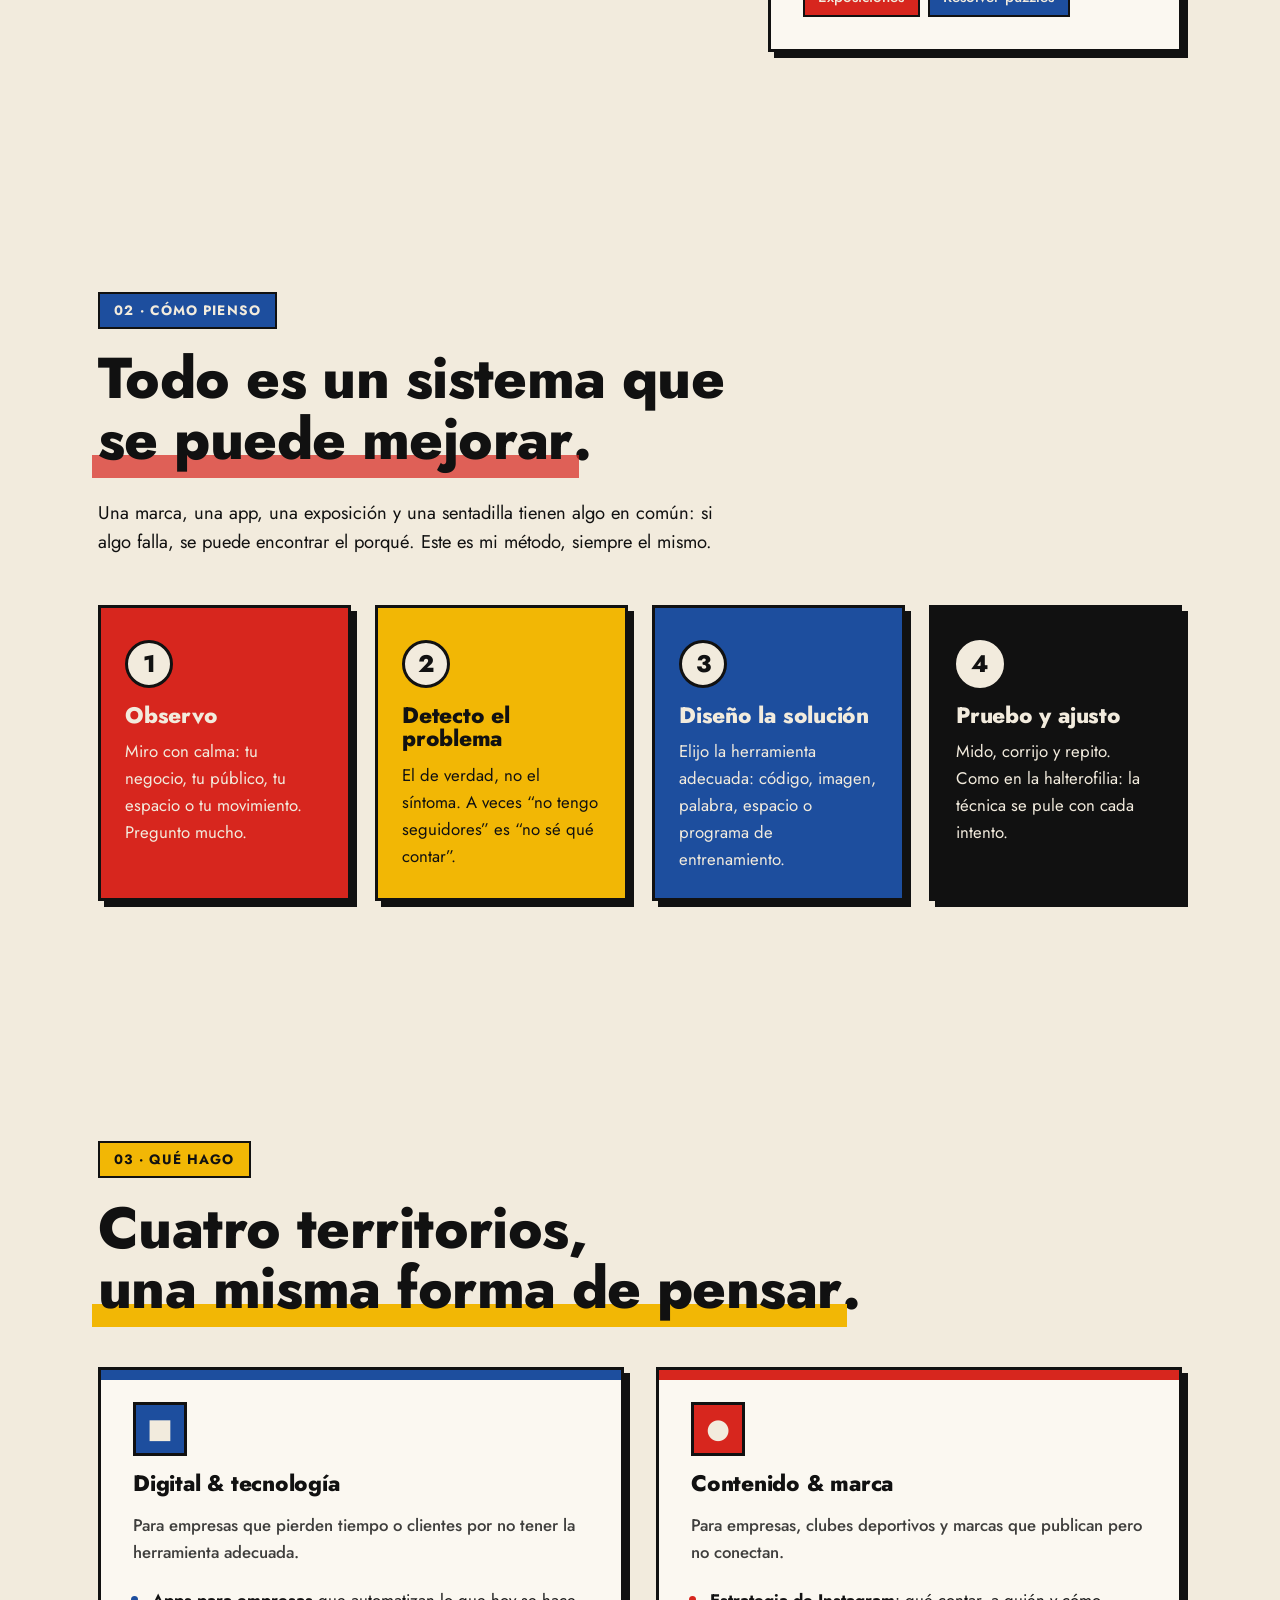
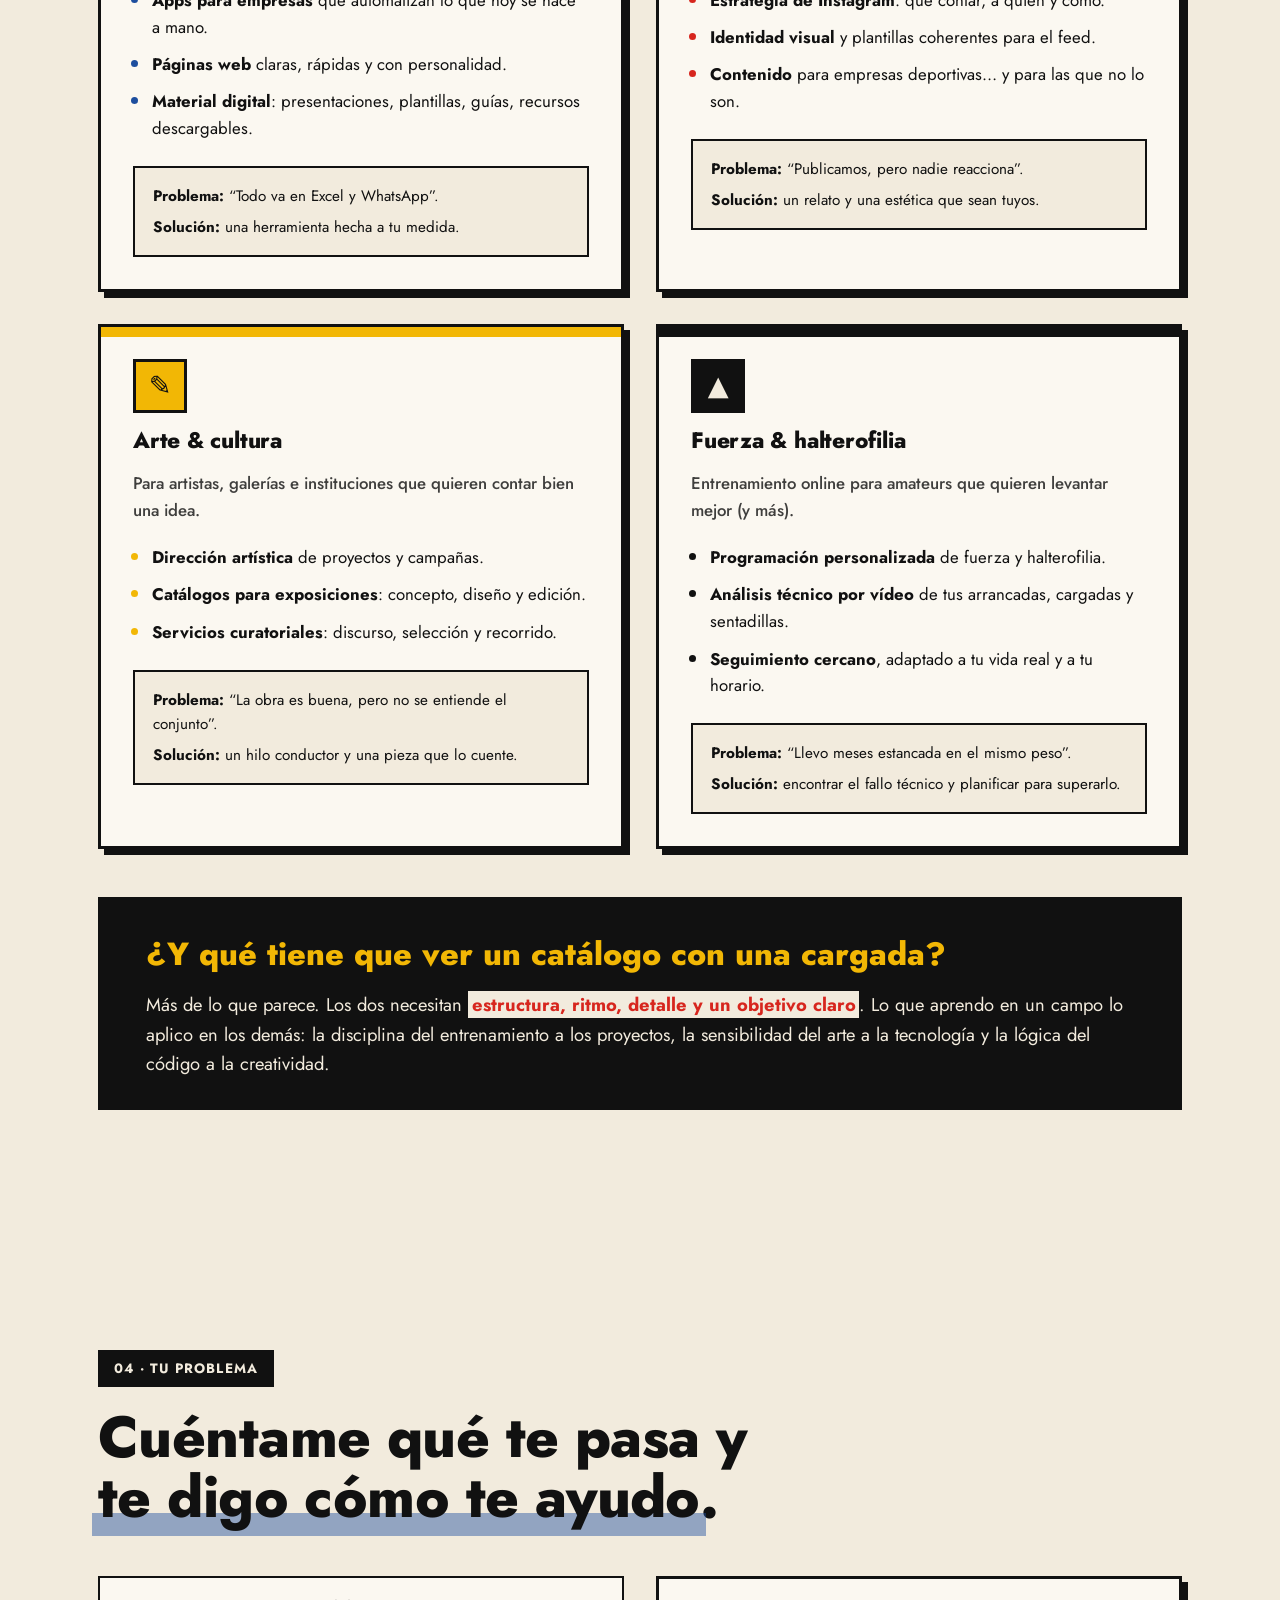
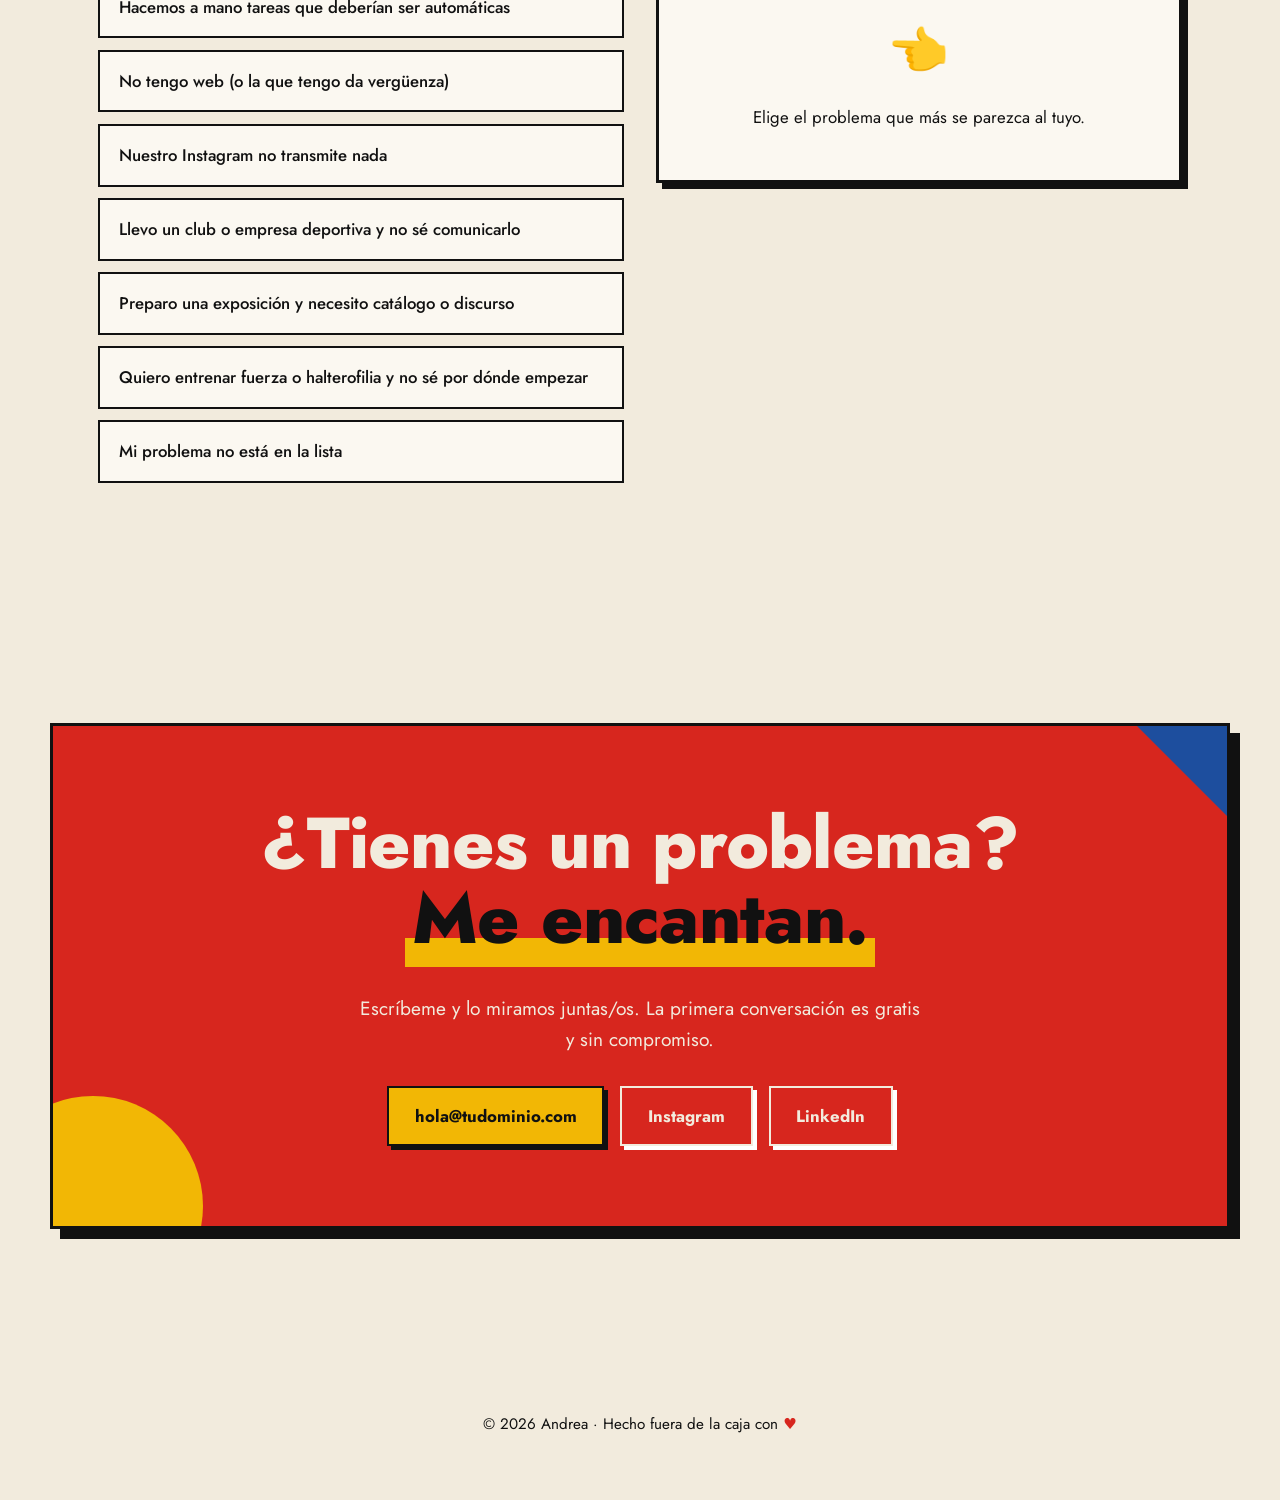
==== commit 0b7024fd: "Cambiar el estilo visual a una estética Bauhaus Paleta de primarios (rojo, amarillo, azul) con negro" ====
--- a/index.html
+++ b/index.html
@@ -7,9 +7,9 @@
   <meta name="description" content="Andrea encuentra el problema y diseña la solución: apps, webs, contenido para Instagram, dirección artística, curaduría y entrenamiento online de halterofilia y fuerza.">
   <link rel="preconnect" href="https://fonts.googleapis.com">
   <link rel="preconnect" href="https://fonts.gstatic.com" crossorigin>
-  <link href="https://fonts.googleapis.com/css2?family=Bricolage+Grotesque:opsz,wght@12..96,400;12..96,600;12..96,800&family=DM+Sans:wght@400;500;700&display=swap" rel="stylesheet">
+  <link href="https://fonts.googleapis.com/css2?family=Jost:wght@400;500;700;800&display=swap" rel="stylesheet">
   <link rel="stylesheet" href="styles.css">
-  <link rel="icon" href="data:image/svg+xml,<svg xmlns='http://www.w3.org/2000/svg' viewBox='0 0 100 100'><rect x='10' y='10' width='80' height='80' rx='14' fill='none' stroke='%23ff3d7f' stroke-width='10' stroke-dasharray='18 10'/><circle cx='78' cy='22' r='16' fill='%23ffd23f'/></svg>">
+  <link rel="icon" href="data:image/svg+xml,<svg xmlns='http://www.w3.org/2000/svg' viewBox='0 0 100 100'><rect x='10' y='10' width='80' height='80' fill='%23d7261e'/><circle cx='72' cy='28' r='18' fill='%23f2b705'/><path d='M10 90 L50 50 L50 90Z' fill='%231d4e9e'/></svg>">
 </head>
 <body>
 
@@ -73,7 +73,7 @@
     <!-- ============ SOBRE MÍ ============ -->
     <section class="about section" id="sobre-mi">
       <div class="section__head">
-        <span class="tag tag--pink">01 · Quién soy</span>
+        <span class="tag tag--red">01 · Quién soy</span>
         <h2>Una mente curiosa con <span class="hl hl--yellow">muchas herramientas</span>.</h2>
       </div>
 
@@ -103,13 +103,13 @@
           </div>
           <h3>Me interesa…</h3>
           <ul class="chips">
-            <li class="chip chip--pink">Diseño</li>
+            <li class="chip chip--red">Diseño</li>
             <li class="chip chip--blue">Tecnología</li>
             <li class="chip chip--yellow">Arte contemporáneo</li>
-            <li class="chip chip--green">Deporte</li>
-            <li class="chip chip--orange">Halterofilia</li>
-            <li class="chip chip--purple">Comunicación</li>
-            <li class="chip chip--pink">Exposiciones</li>
+            <li class="chip chip--black">Deporte</li>
+            <li class="chip chip--red">Halterofilia</li>
+            <li class="chip chip--blue">Comunicación</li>
+            <li class="chip chip--red">Exposiciones</li>
             <li class="chip chip--blue">Resolver puzzles</li>
           </ul>
         </aside>
@@ -120,7 +120,7 @@
     <section class="method section" id="metodo">
       <div class="section__head">
         <span class="tag tag--blue">02 · Cómo pienso</span>
-        <h2>Todo es un sistema que <span class="hl hl--pink">se puede mejorar</span>.</h2>
+        <h2>Todo es un sistema que <span class="hl hl--red">se puede mejorar</span>.</h2>
         <p class="section__intro">
           Una marca, una app, una exposición y una sentadilla tienen algo en común:
           si algo falla, se puede encontrar el porqué. Este es mi método, siempre el mismo.
@@ -128,7 +128,7 @@
       </div>
 
       <ol class="steps">
-        <li class="step step--pink reveal">
+        <li class="step step--red reveal">
           <span class="step__num">1</span>
           <h3>Observo</h3>
           <p>Miro con calma: tu negocio, tu público, tu espacio o tu movimiento. Pregunto mucho.</p>
@@ -143,7 +143,7 @@
           <h3>Diseño la solución</h3>
           <p>Elijo la herramienta adecuada: código, imagen, palabra, espacio o programa de entrenamiento.</p>
         </li>
-        <li class="step step--green reveal">
+        <li class="step step--black reveal">
           <span class="step__num">4</span>
           <h3>Pruebo y ajusto</h3>
           <p>Mido, corrijo y repito. Como en la halterofilia: la técnica se pule con cada intento.</p>
@@ -155,13 +155,13 @@
     <section class="services section" id="servicios">
       <div class="section__head">
         <span class="tag tag--yellow">03 · Qué hago</span>
-        <h2>Cuatro territorios, <span class="hl hl--green">una misma forma de pensar</span>.</h2>
+        <h2>Cuatro territorios, <span class="hl hl--black">una misma forma de pensar</span>.</h2>
       </div>
 
       <div class="services__grid">
 
         <article class="service service--blue reveal" id="s-digital">
-          <div class="service__icon" aria-hidden="true">⌘</div>
+          <div class="service__icon" aria-hidden="true">■</div>
           <h3>Digital &amp; tecnología</h3>
           <p class="service__sub">Para empresas que pierden tiempo o clientes por no tener la herramienta adecuada.</p>
           <ul>
@@ -175,8 +175,8 @@
           </div>
         </article>
 
-        <article class="service service--pink reveal" id="s-contenido">
-          <div class="service__icon" aria-hidden="true">✺</div>
+        <article class="service service--red reveal" id="s-contenido">
+          <div class="service__icon" aria-hidden="true">●</div>
           <h3>Contenido &amp; marca</h3>
           <p class="service__sub">Para empresas, clubes deportivos y marcas que publican pero no conectan.</p>
           <ul>
@@ -205,7 +205,7 @@
           </div>
         </article>
 
-        <article class="service service--green reveal" id="s-fuerza">
+        <article class="service service--black reveal" id="s-fuerza">
           <div class="service__icon" aria-hidden="true">▲</div>
           <h3>Fuerza &amp; halterofilia</h3>
           <p class="service__sub">Entrenamiento online para amateurs que quieren levantar mejor (y más).</p>
@@ -236,7 +236,7 @@
     <!-- ============ BUSCADOR DE PROBLEMAS ============ -->
     <section class="finder section" id="buscador">
       <div class="section__head">
-        <span class="tag tag--green">04 · Tu problema</span>
+        <span class="tag tag--black">04 · Tu problema</span>
         <h2>Cuéntame qué te pasa y <span class="hl hl--blue">te digo cómo te ayudo</span>.</h2>
       </div>
 
--- a/styles.css
+++ b/styles.css
@@ -3,19 +3,17 @@
    Paleta y tipografía: cambia aquí los colores de toda la web
    ========================================================= */
 :root {
-  --ink: #1b1035;
-  --paper: #fff8ef;
-  --pink: #ff3d7f;
-  --yellow: #ffd23f;
-  --blue: #3a6bff;
-  --green: #00c48c;
-  --orange: #ff7a00;
-  --purple: #8b5cf6;
-
-  --font-display: "Bricolage Grotesque", system-ui, sans-serif;
-  --font-body: "DM Sans", system-ui, sans-serif;
-
-  --radius: 22px;
+  --ink: #111111;
+  --paper: #f2ebdd;
+  --red: #d7261e;
+  --yellow: #f2b705;
+  --blue: #1d4e9e;
+  --black: #111111;
+
+  --font-display: "Jost", "Futura", system-ui, sans-serif;
+  --font-body: "Jost", "Futura", system-ui, sans-serif;
+
+  --radius: 0;
   --shadow: 6px 6px 0 var(--ink);
   --max: 1180px;
 }
@@ -40,7 +38,8 @@
   font-family: var(--font-display);
   line-height: 1.05;
   margin: 0 0 .5em;
-  letter-spacing: -.02em;
+  letter-spacing: -.01em;
+  text-transform: none;
 }
 
 h2 { font-size: clamp(2rem, 5vw, 3.6rem); font-weight: 800; }
@@ -66,13 +65,13 @@
   letter-spacing: .08em;
   padding: .35rem .9rem;
   border: 2px solid var(--ink);
-  border-radius: 999px;
+  border-radius: 0;
   margin-bottom: 1.2rem;
 }
-.tag--pink   { background: var(--pink); color: #fff; }
-.tag--blue   { background: var(--blue); color: #fff; }
+.tag--red   { background: var(--red); color: var(--paper); }
+.tag--blue   { background: var(--blue); color: var(--paper); }
 .tag--yellow { background: var(--yellow); }
-.tag--green  { background: var(--green); }
+.tag--black  { background: var(--black); color: var(--paper); }
 
 .hl { position: relative; white-space: nowrap; z-index: 0; }
 .hl::after {
@@ -81,12 +80,11 @@
   left: -.1em; right: -.1em; bottom: .05em;
   height: .4em;
   z-index: -1;
-  border-radius: 4px;
-  transform: rotate(-1.5deg);
+  border-radius: 0;
 }
 .hl--yellow::after { background: var(--yellow); }
-.hl--pink::after   { background: var(--pink); opacity: .55; }
-.hl--green::after  { background: var(--green); opacity: .6; }
+.hl--red::after   { background: var(--red); opacity: .7; }
+.hl--black::after  { background: var(--yellow); }
 .hl--blue::after   { background: var(--blue); opacity: .45; }
 
 @media (max-width: 640px) { .hl { white-space: normal; } }
@@ -99,9 +97,9 @@
   text-decoration: none;
   padding: .9rem 1.6rem;
   border: 2.5px solid var(--ink);
-  border-radius: 999px;
-  background: var(--pink);
-  color: #fff;
+  border-radius: 0;
+  background: var(--red);
+  color: var(--paper);
   box-shadow: 4px 4px 0 var(--ink);
   transition: transform .15s ease, box-shadow .15s ease;
   cursor: pointer;
@@ -111,7 +109,7 @@
 .btn--ghost { background: transparent; color: var(--ink); }
 .btn--small { padding: .5rem 1.1rem; font-size: .95rem; box-shadow: 3px 3px 0 var(--ink); }
 .btn--light { background: var(--yellow); color: var(--ink); }
-.btn--ghost-light { background: transparent; color: #fff; border-color: #fff; box-shadow: 4px 4px 0 #fff; }
+.btn--ghost-light { background: transparent; color: var(--paper); border-color: var(--paper); box-shadow: 4px 4px 0 #fff; }
 
 /* ---------- navegación ---------- */
 .nav {
@@ -122,7 +120,7 @@
   align-items: center;
   justify-content: space-between;
   padding: .9rem clamp(1rem, 5vw, 3rem);
-  background: rgba(255, 248, 239, .88);
+  background: rgba(242, 235, 221, .92);
   backdrop-filter: blur(10px);
   border-bottom: 2px solid var(--ink);
 }
@@ -140,10 +138,8 @@
   place-items: center;
   width: 1.6em; height: 1.6em;
   margin-right: .1em;
-  border: 2.5px dashed var(--pink);
-  border-radius: 8px;
-  color: var(--pink);
-  transform: rotate(-8deg);
+  background: var(--red);
+  color: var(--paper);
 }
 
 .nav__links { display: flex; align-items: center; gap: 1.6rem; }
@@ -152,7 +148,7 @@
   content: "";
   position: absolute; left: 0; bottom: -4px;
   width: 100%; height: 3px;
-  background: var(--pink);
+  background: var(--red);
   transform: scaleX(0);
   transform-origin: left;
   transition: transform .2s ease;
@@ -216,9 +212,8 @@
 }
 .the-box {
   position: absolute; inset: 0;
-  border: 6px dashed var(--ink);
-  border-radius: 18px;
-  background: repeating-linear-gradient(45deg, transparent 0 14px, rgba(58,107,255,.08) 14px 28px);
+  border: 8px solid var(--ink);
+  background: var(--paper);
 }
 .inside { position: relative; color: var(--blue); }
 
@@ -227,11 +222,10 @@
   right: -.55em;
   top: -.75em;
   z-index: 2;
-  color: #fff;
-  background: var(--pink);
+  color: var(--paper);
+  background: var(--red);
   padding: .02em .25em .08em;
   border: 4px solid var(--ink);
-  border-radius: 14px;
   font-size: .62em;
   box-shadow: var(--shadow);
   transform: rotate(9deg);
@@ -255,7 +249,6 @@
   font-style: normal;
   background: var(--yellow);
   padding: 0 .25em;
-  border-radius: 6px;
 }
 
 .hero__actions { display: flex; gap: 1rem; flex-wrap: wrap; }
@@ -265,29 +258,28 @@
 .shape { position: absolute; display: block; }
 .shape--circle {
   width: 180px; height: 180px; border-radius: 50%;
-  background: var(--yellow);
+  background: var(--blue);
   right: 6%; top: 12%;
   animation: float 7s ease-in-out infinite;
 }
 .shape--blob {
-  width: 240px; height: 200px;
-  background: var(--green);
-  border-radius: 60% 40% 55% 45% / 50% 60% 40% 50%;
-  right: 18%; bottom: 14%;
-  opacity: .85;
+  width: 170px; height: 170px;
+  background: var(--red);
+  right: 20%; bottom: 14%;
   animation: float 9s ease-in-out infinite reverse;
 }
 .shape--triangle {
   width: 0; height: 0;
   border-left: 60px solid transparent;
   border-right: 60px solid transparent;
-  border-bottom: 104px solid var(--orange);
+  border-bottom: 104px solid var(--yellow);
   right: 2%; bottom: 35%;
   animation: spin 18s linear infinite;
 }
 .shape--ring {
-  width: 110px; height: 110px; border-radius: 50%;
-  border: 14px solid var(--purple);
+  width: 120px; height: 60px;
+  border-radius: 120px 120px 0 0;
+  background: var(--black);
   left: 48%; top: 6%;
   animation: float 8s ease-in-out infinite;
 }
@@ -296,9 +288,9 @@
 
 @media (max-width: 820px) {
   .shape--circle { width: 110px; height: 110px; right: -20px; top: 4%; }
-  .shape--blob { width: 140px; height: 120px; right: -30px; bottom: 18%; }
+  .shape--blob { width: 100px; height: 100px; right: -30px; bottom: 18%; }
   .shape--triangle { display: none; }
-  .shape--ring { width: 70px; height: 70px; border-width: 10px; left: auto; right: 40%; top: 2%; }
+  .shape--ring { width: 70px; height: 35px; left: auto; right: 40%; top: 2%; }
 }
 
 /* marquee */
@@ -322,9 +314,9 @@
   text-transform: uppercase;
   animation: marquee 28s linear infinite;
 }
-.marquee__track span:nth-child(4n+1) { color: var(--pink); }
-.marquee__track span:nth-child(4n+2) { color: #fff; }
-.marquee__track span:nth-child(4n+3) { color: var(--green); }
+.marquee__track span:nth-child(4n+1) { color: var(--red); }
+.marquee__track span:nth-child(4n+2) { color: var(--paper); }
+.marquee__track span:nth-child(4n+3) { color: #5b8ae0; }
 @keyframes marquee { to { transform: translateX(-50%); } }
 
 /* ---------- sobre mí ---------- */
@@ -339,18 +331,16 @@
 .big { font-size: 1.35rem; line-height: 1.5; }
 
 .about__card {
-  background: #fff;
+  background: #fbf8f1;
   border: 3px solid var(--ink);
   border-radius: var(--radius);
   box-shadow: var(--shadow);
   padding: 2rem;
-  transform: rotate(1.5deg);
-}
+  }
 
 .avatar {
   width: 96px; height: 96px;
-  border-radius: 50%;
-  background: conic-gradient(var(--pink), var(--yellow), var(--green), var(--blue), var(--purple), var(--pink));
+  background: conic-gradient(var(--red) 0 25%, var(--yellow) 0 50%, var(--blue) 0 75%, var(--black) 0);
   display: grid; place-items: center;
   margin-bottom: 1.2rem;
   border: 3px solid var(--ink);
@@ -366,18 +356,16 @@
 .chip {
   padding: .35rem .85rem;
   border: 2px solid var(--ink);
-  border-radius: 999px;
+  border-radius: 0;
   font-weight: 500;
   font-size: .95rem;
   transition: transform .15s ease;
 }
-.chip:hover { transform: rotate(-4deg) scale(1.06); }
-.chip--pink   { background: #ffd0e0; }
-.chip--blue   { background: #d4e0ff; }
-.chip--yellow { background: #fff0b3; }
-.chip--green  { background: #c4f5e3; }
-.chip--orange { background: #ffdcbf; }
-.chip--purple { background: #e4d9ff; }
+.chip:hover { transform: translateY(-3px); }
+.chip--red    { background: var(--red); color: var(--paper); }
+.chip--blue   { background: var(--blue); color: var(--paper); }
+.chip--yellow { background: var(--yellow); }
+.chip--black  { background: var(--black); color: var(--paper); }
 
 /* ---------- método ---------- */
 .steps {
@@ -398,11 +386,12 @@
   box-shadow: var(--shadow);
   transition: transform .2s ease;
 }
-.step:hover { transform: translateY(-6px) rotate(-1deg); }
-.step--pink   { background: var(--pink); color: #fff; }
+.step:hover { transform: translateY(-6px); }
+.step--red   { background: var(--red); color: var(--paper); }
 .step--yellow { background: var(--yellow); }
-.step--blue   { background: var(--blue); color: #fff; }
-.step--green  { background: var(--green); }
+.step--blue   { background: var(--blue); color: var(--paper); }
+.step--black  { background: var(--black); color: var(--paper); }
+.step--black .step__num { border-color: var(--paper); }
 
 .step__num {
   display: grid; place-items: center;
@@ -425,7 +414,7 @@
 
 .service {
   position: relative;
-  background: #fff;
+  background: #fbf8f1;
   border: 3px solid var(--ink);
   border-radius: var(--radius);
   box-shadow: var(--shadow);
@@ -441,9 +430,9 @@
   background: var(--accent);
 }
 .service--blue   { --accent: var(--blue); }
-.service--pink   { --accent: var(--pink); }
+.service--red   { --accent: var(--red); }
 .service--yellow { --accent: var(--yellow); }
-.service--green  { --accent: var(--green); }
+.service--black  { --accent: var(--black); }
 
 .service__icon {
   width: 3.4rem; height: 3.4rem;
@@ -451,12 +440,11 @@
   font-size: 1.7rem;
   background: var(--accent);
   border: 3px solid var(--ink);
-  border-radius: 14px;
   margin-bottom: 1rem;
-  transform: rotate(-6deg);
 }
 .service--blue .service__icon,
-.service--pink .service__icon { color: #fff; }
+.service--red .service__icon,
+.service--black .service__icon { color: var(--paper); }
 
 .service__sub { font-weight: 500; opacity: .8; }
 
@@ -467,8 +455,7 @@
 .service__pair {
   display: grid; gap: .4rem;
   padding: 1rem 1.1rem;
-  border: 2px dashed var(--ink);
-  border-radius: 14px;
+  border: 2px solid var(--ink);
   font-size: .95rem;
   background: var(--paper);
 }
@@ -490,7 +477,7 @@
   color: var(--yellow);
   margin-bottom: .6rem;
 }
-.thread strong { color: var(--pink); }
+.thread strong { color: var(--red); background: var(--paper); padding: 0 .2em; }
 
 /* ---------- buscador de problemas ---------- */
 .finder__box {
@@ -509,9 +496,9 @@
   font-weight: 500;
   color: var(--ink);
   padding: 1rem 1.2rem;
-  background: #fff;
+  background: #fbf8f1;
   border: 2.5px solid var(--ink);
-  border-radius: 16px;
+  border-radius: 0;
   cursor: pointer;
   transition: transform .15s ease, background .15s ease, box-shadow .15s ease;
 }
@@ -529,17 +516,17 @@
   color: var(--fg, var(--ink));
   animation: pop .35s cubic-bezier(.2, 1.4, .4, 1);
 }
-.answer--empty { background: #fff; text-align: center; }
+.answer--empty { background: #fbf8f1; text-align: center; }
 .answer__emoji { font-size: 3rem; display: block; margin-bottom: .5rem; }
 .answer h3 { font-size: 1.8rem; }
 .answer .label {
   display: inline-block;
   font-size: .8rem; font-weight: 700; text-transform: uppercase; letter-spacing: .08em;
   background: var(--paper); color: var(--ink);
-  border: 2px solid var(--ink); border-radius: 999px;
+  border: 2px solid var(--ink);
   padding: .2rem .7rem; margin-bottom: .8rem;
 }
-.answer .btn { margin-top: .5rem; background: var(--ink); color: #fff; }
+.answer .btn { margin-top: .5rem; background: var(--paper); color: var(--ink); }
 @keyframes pop { from { transform: scale(.9) rotate(-2deg); opacity: 0; } }
 
 /* ---------- contacto ---------- */
@@ -547,10 +534,10 @@
 .contact__inner {
   max-width: var(--max);
   margin: 0 auto;
-  background: var(--pink);
-  color: #fff;
-  border: 3px solid var(--ink);
-  border-radius: 32px;
+  background: var(--red);
+  color: var(--paper);
+  border: 3px solid var(--ink);
+  border-radius: 0;
   box-shadow: 10px 10px 0 var(--ink);
   padding: clamp(2.5rem, 7vw, 5rem);
   text-align: center;
@@ -565,7 +552,7 @@
   z-index: 0;
 }
 .contact__inner::before { width: 220px; height: 220px; background: var(--yellow); left: -70px; bottom: -90px; }
-.contact__inner::after  { width: 140px; height: 140px; border: 18px solid var(--blue); right: -30px; top: -40px; }
+.contact__inner::after  { width: 0; height: 0; border-radius: 0; border-left: 90px solid transparent; border-top: 90px solid var(--blue); right: 0; top: 0; }
 .contact__inner > * { position: relative; z-index: 1; }
 .contact h2 { font-size: clamp(2.2rem, 6vw, 4.5rem); }
 .contact .hl::after { opacity: 1; }
@@ -575,12 +562,11 @@
 
 /* ---------- footer ---------- */
 .footer { text-align: center; padding: 3rem 1rem; font-size: .95rem; }
-.heart { color: var(--pink); }
+.heart { color: var(--red); }
 
 /* ---------- animación al hacer scroll ---------- */
 .reveal { opacity: 0; transform: translateY(30px); transition: opacity .6s ease, transform .6s ease; }
 .reveal.visible { opacity: 1; transform: none; }
-.about__card.reveal.visible { transform: rotate(1.5deg); }
 
 @media (prefers-reduced-motion: reduce) {
   *, *::before, *::after { animation: none !important; transition: none !important; }
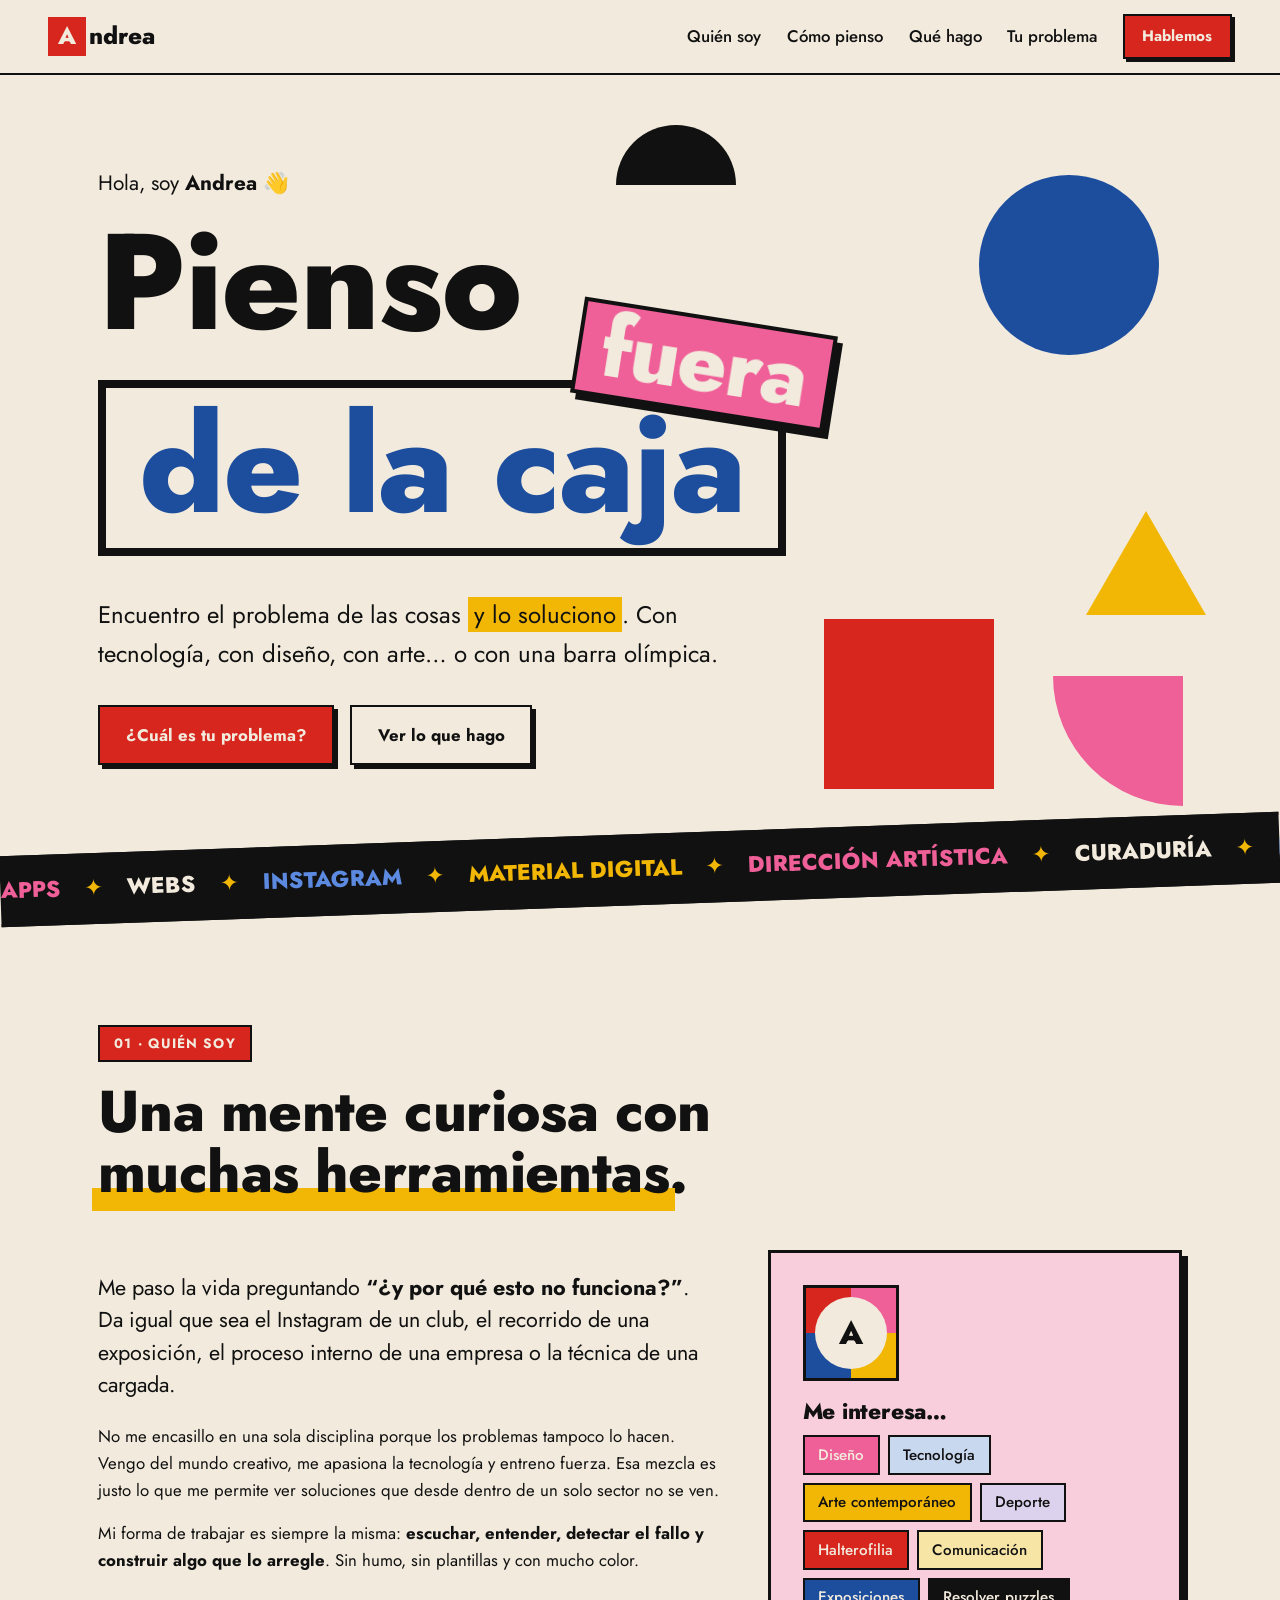
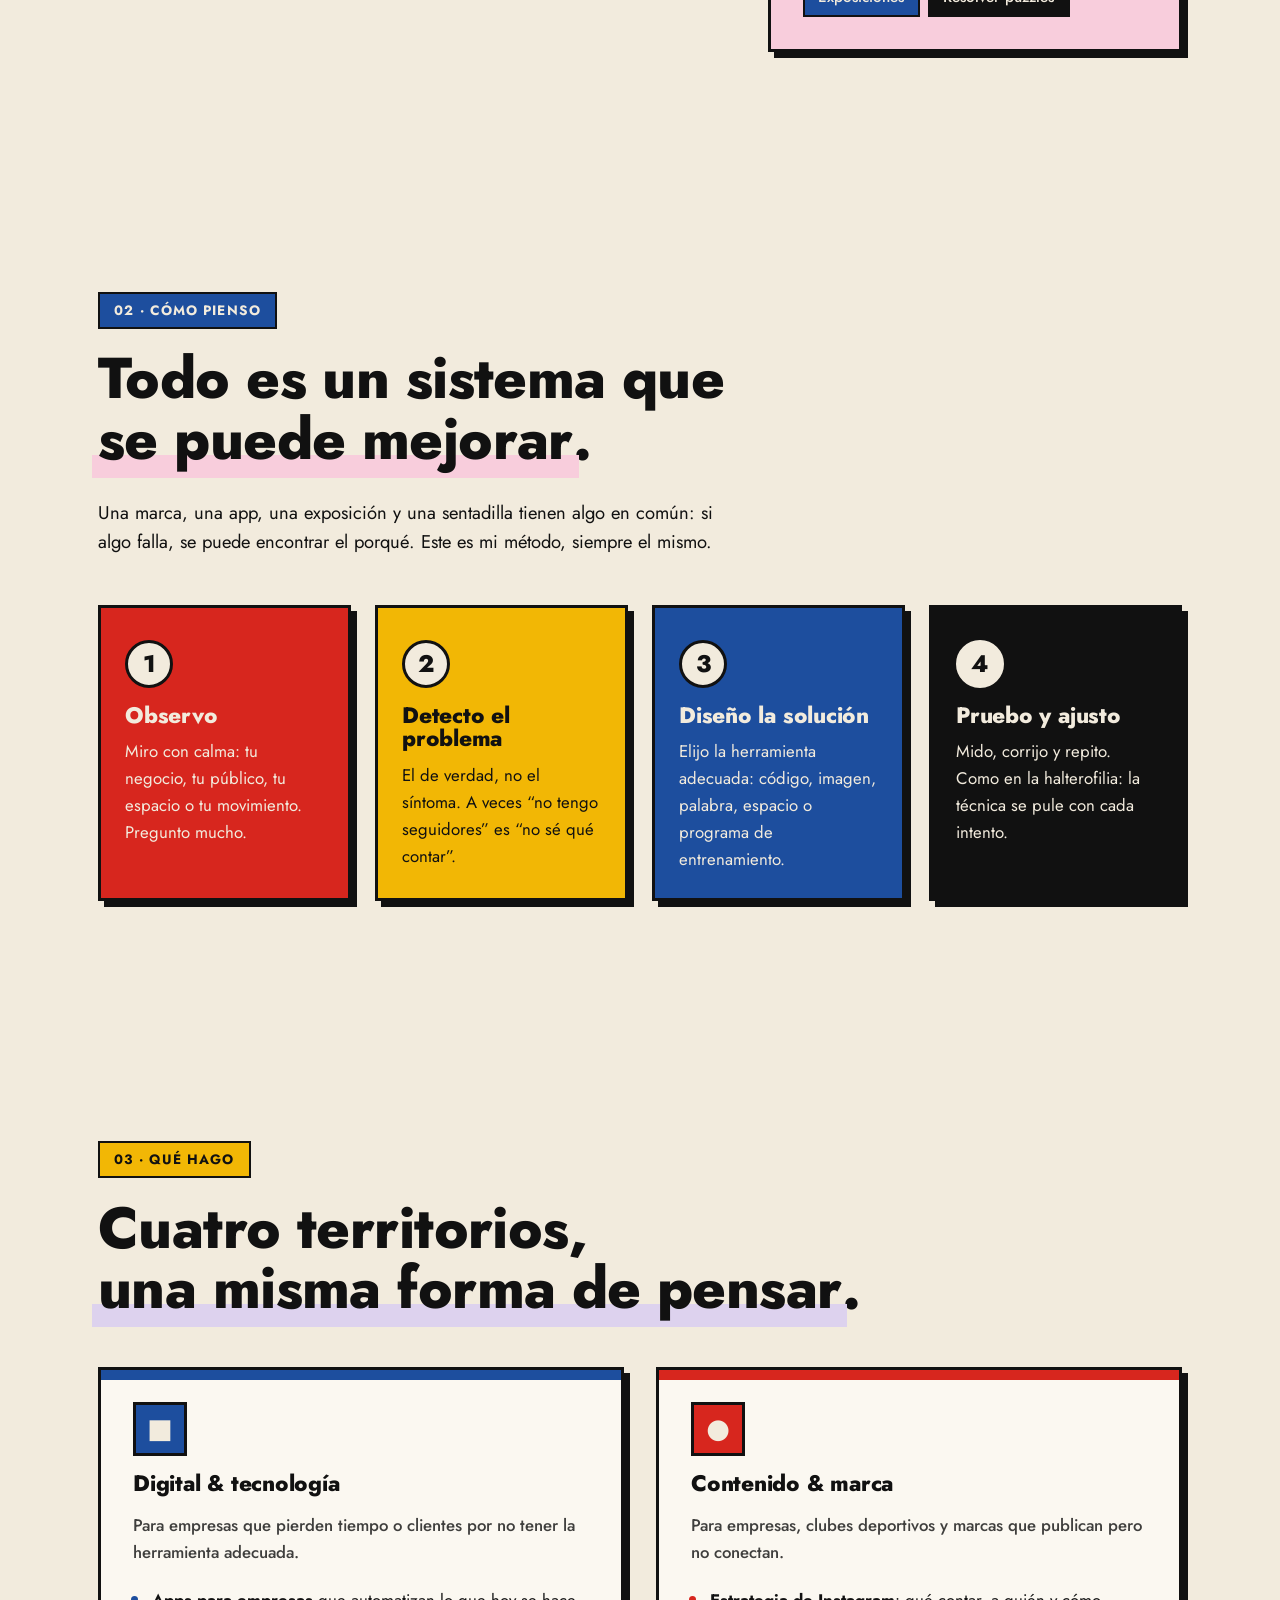
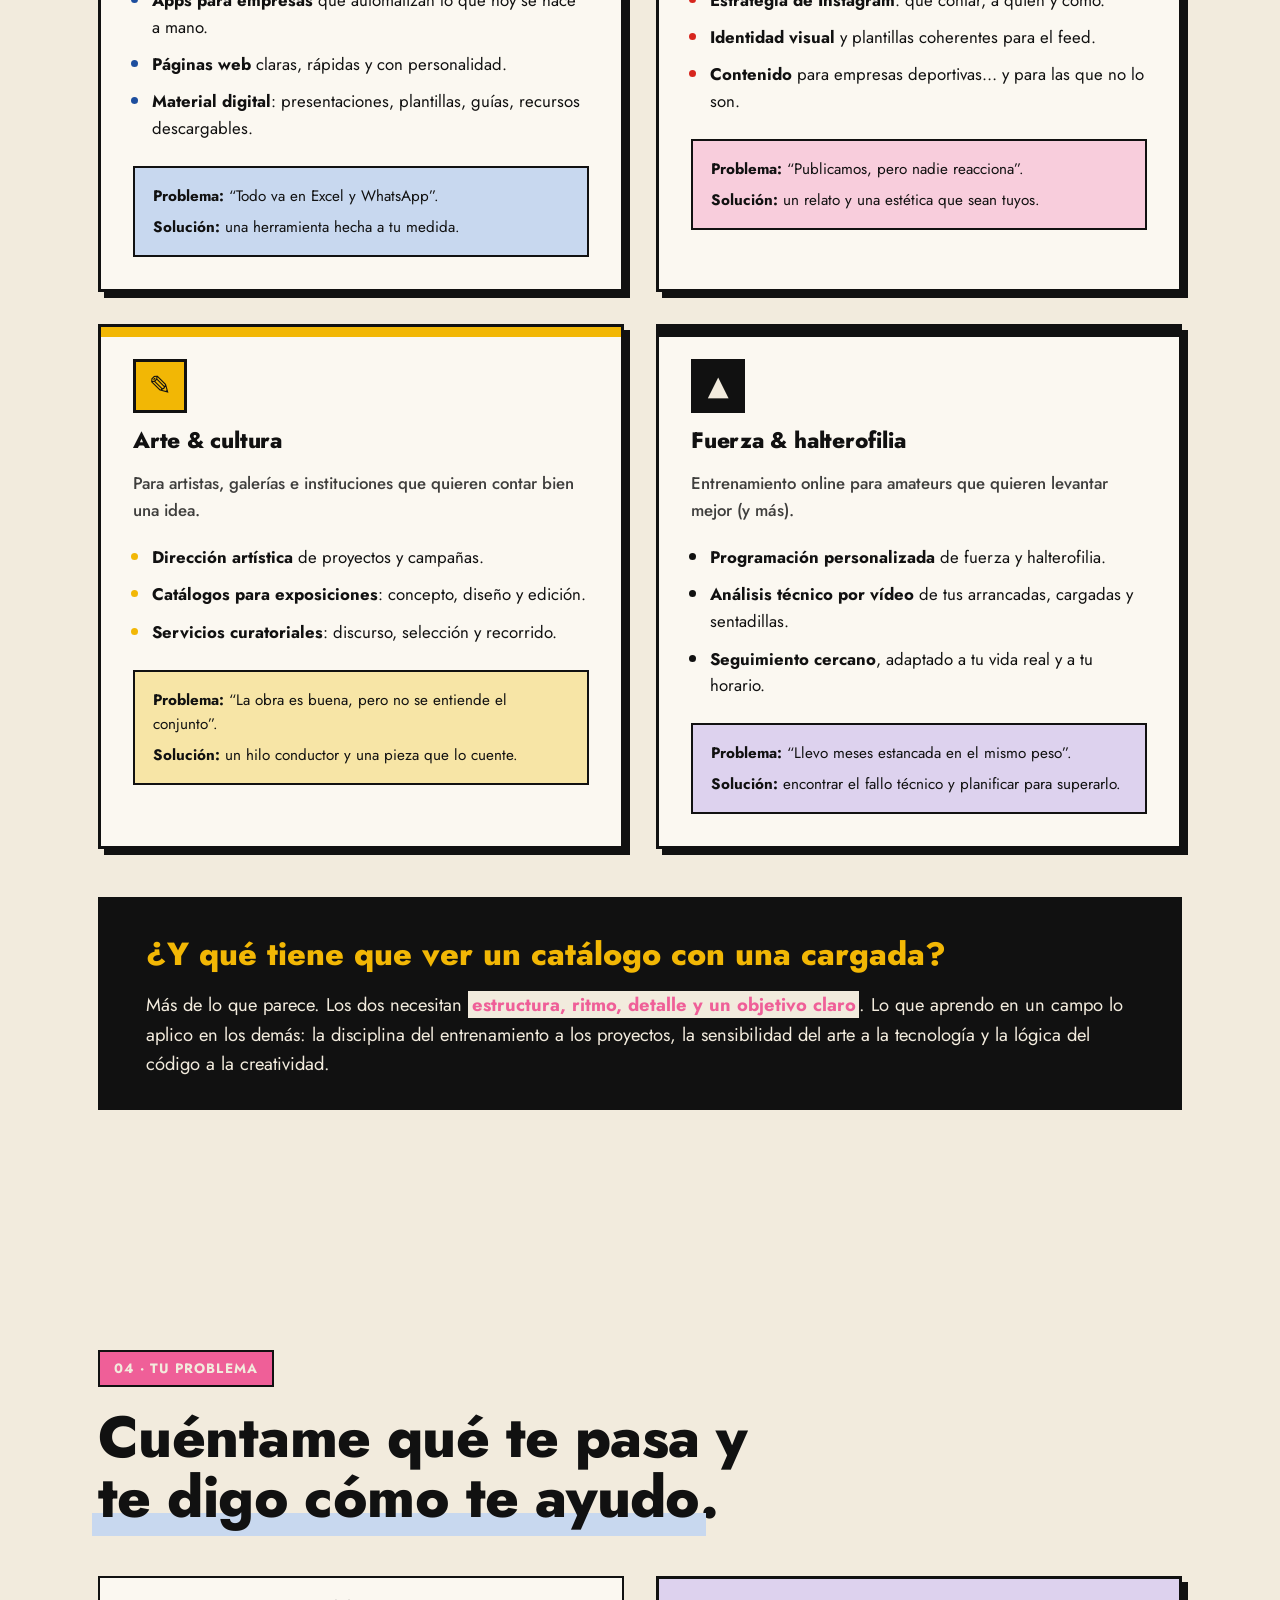
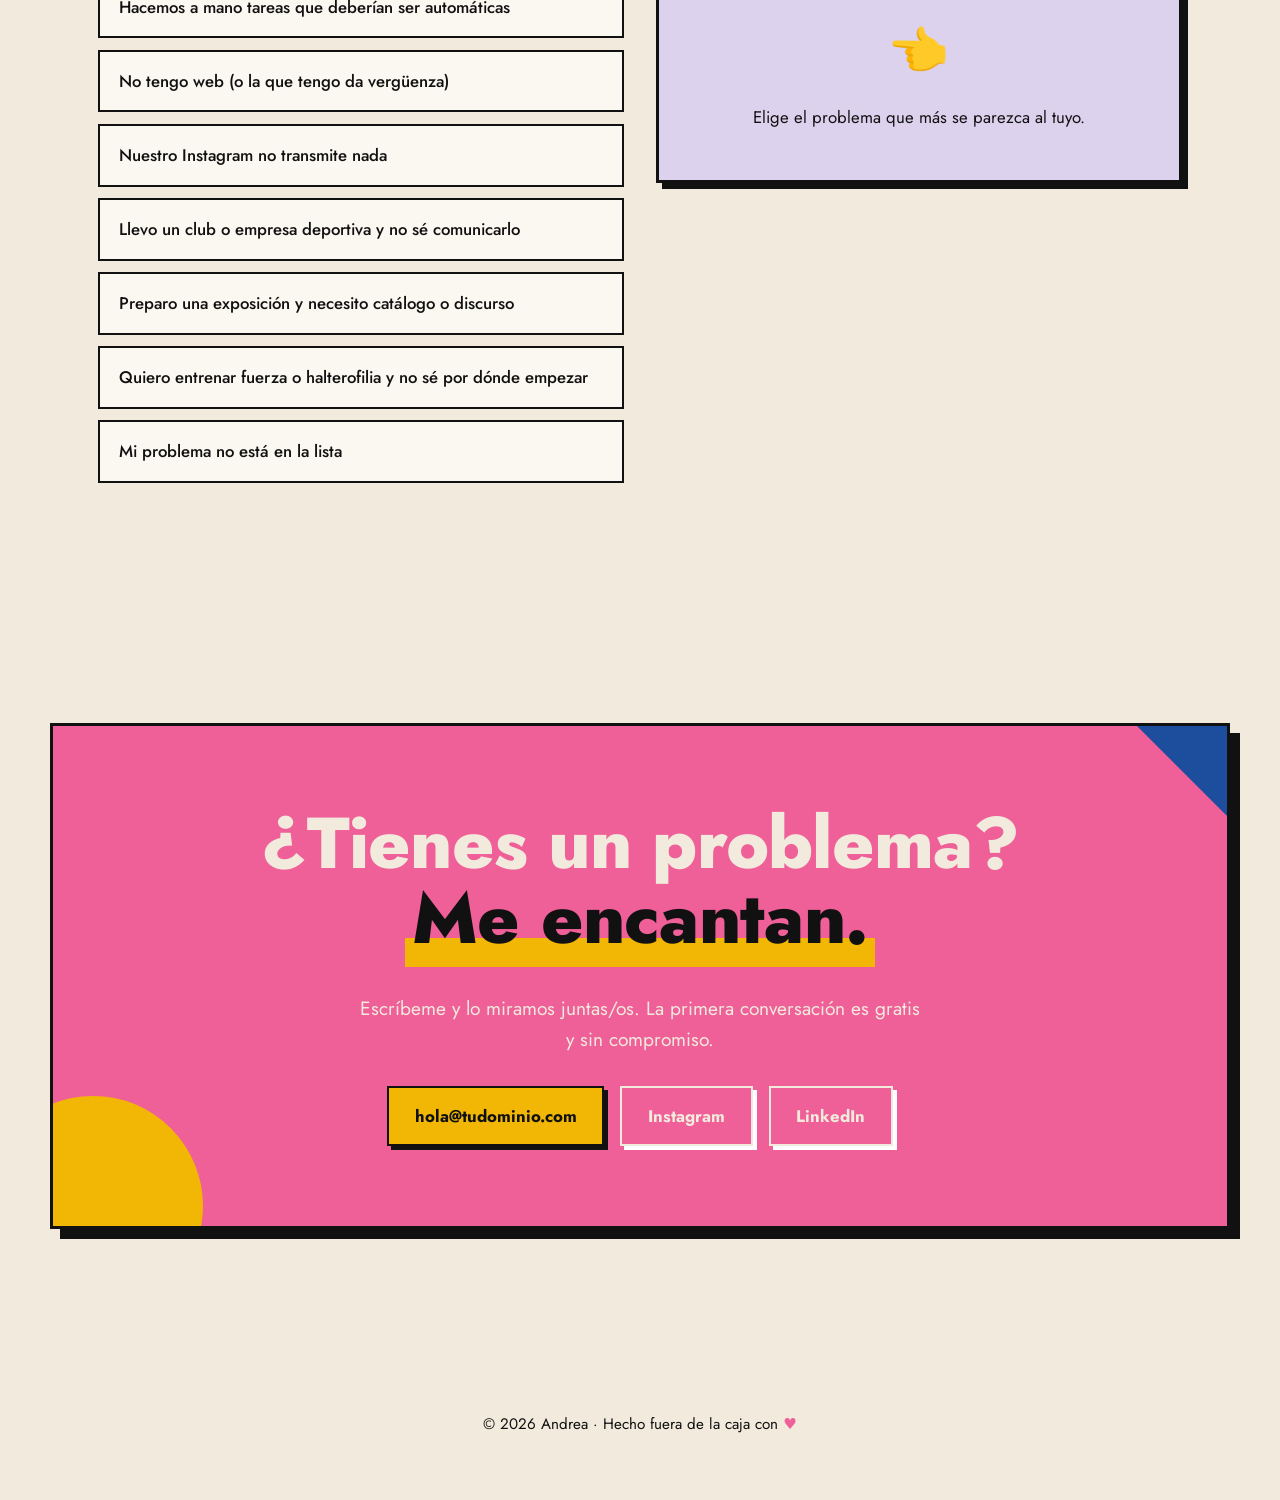
==== commit 4288e8c6: "Añadir rosa y pasteles a la paleta Bauhaus Rosa como color de acento (palabra 'fuera', contacto, bus" ====
--- a/index.html
+++ b/index.html
@@ -39,6 +39,7 @@
         <span class="shape shape--blob"></span>
         <span class="shape shape--triangle"></span>
         <span class="shape shape--ring"></span>
+        <span class="shape shape--quarter"></span>
       </div>
 
       <p class="hero__hello">Hola, soy <strong>Andrea</strong> 👋</p>
@@ -103,14 +104,14 @@
           </div>
           <h3>Me interesa…</h3>
           <ul class="chips">
-            <li class="chip chip--red">Diseño</li>
-            <li class="chip chip--blue">Tecnología</li>
+            <li class="chip chip--pink">Diseño</li>
+            <li class="chip chip--blue-soft">Tecnología</li>
             <li class="chip chip--yellow">Arte contemporáneo</li>
-            <li class="chip chip--black">Deporte</li>
+            <li class="chip chip--lilac-soft">Deporte</li>
             <li class="chip chip--red">Halterofilia</li>
-            <li class="chip chip--blue">Comunicación</li>
-            <li class="chip chip--red">Exposiciones</li>
-            <li class="chip chip--blue">Resolver puzzles</li>
+            <li class="chip chip--yellow-soft">Comunicación</li>
+            <li class="chip chip--blue">Exposiciones</li>
+            <li class="chip chip--black">Resolver puzzles</li>
           </ul>
         </aside>
       </div>
@@ -236,7 +237,7 @@
     <!-- ============ BUSCADOR DE PROBLEMAS ============ -->
     <section class="finder section" id="buscador">
       <div class="section__head">
-        <span class="tag tag--black">04 · Tu problema</span>
+        <span class="tag tag--pink">04 · Tu problema</span>
         <h2>Cuéntame qué te pasa y <span class="hl hl--blue">te digo cómo te ayudo</span>.</h2>
       </div>
 
--- a/styles.css
+++ b/styles.css
@@ -9,6 +9,13 @@
   --yellow: #f2b705;
   --blue: #1d4e9e;
   --black: #111111;
+  --pink: #ef5f98;
+
+  /* pasteles */
+  --pink-soft: #f8cddc;
+  --blue-soft: #c8d8ef;
+  --yellow-soft: #f7e5a6;
+  --lilac-soft: #ddd2ee;
 
   --font-display: "Jost", "Futura", system-ui, sans-serif;
   --font-body: "Jost", "Futura", system-ui, sans-serif;
@@ -72,6 +79,7 @@
 .tag--blue   { background: var(--blue); color: var(--paper); }
 .tag--yellow { background: var(--yellow); }
 .tag--black  { background: var(--black); color: var(--paper); }
+.tag--pink   { background: var(--pink); color: var(--paper); }
 
 .hl { position: relative; white-space: nowrap; z-index: 0; }
 .hl::after {
@@ -83,9 +91,10 @@
   border-radius: 0;
 }
 .hl--yellow::after { background: var(--yellow); }
-.hl--red::after   { background: var(--red); opacity: .7; }
-.hl--black::after  { background: var(--yellow); }
-.hl--blue::after   { background: var(--blue); opacity: .45; }
+.hl--red::after   { background: var(--pink-soft); }
+.hl--black::after  { background: var(--lilac-soft); }
+.hl--blue::after   { background: var(--blue-soft); }
+.hl--pink::after   { background: var(--pink); }
 
 @media (max-width: 640px) { .hl { white-space: normal; } }
 
@@ -223,7 +232,7 @@
   top: -.75em;
   z-index: 2;
   color: var(--paper);
-  background: var(--red);
+  background: var(--pink);
   padding: .02em .25em .08em;
   border: 4px solid var(--ink);
   font-size: .62em;
@@ -268,6 +277,13 @@
   right: 20%; bottom: 14%;
   animation: float 9s ease-in-out infinite reverse;
 }
+.shape--quarter {
+  width: 130px; height: 130px;
+  background: var(--pink);
+  border-radius: 0 0 0 130px;
+  right: 4%; bottom: 12%;
+  animation: float 10s ease-in-out infinite;
+}
 .shape--triangle {
   width: 0; height: 0;
   border-left: 60px solid transparent;
@@ -290,6 +306,7 @@
   .shape--circle { width: 110px; height: 110px; right: -20px; top: 4%; }
   .shape--blob { width: 100px; height: 100px; right: -30px; bottom: 18%; }
   .shape--triangle { display: none; }
+  .shape--quarter { width: 70px; height: 70px; border-radius: 0 0 0 70px; left: auto; right: 0; bottom: 29%; }
   .shape--ring { width: 70px; height: 35px; left: auto; right: 40%; top: 2%; }
 }
 
@@ -314,7 +331,7 @@
   text-transform: uppercase;
   animation: marquee 28s linear infinite;
 }
-.marquee__track span:nth-child(4n+1) { color: var(--red); }
+.marquee__track span:nth-child(4n+1) { color: var(--pink); }
 .marquee__track span:nth-child(4n+2) { color: var(--paper); }
 .marquee__track span:nth-child(4n+3) { color: #5b8ae0; }
 @keyframes marquee { to { transform: translateX(-50%); } }
@@ -331,7 +348,7 @@
 .big { font-size: 1.35rem; line-height: 1.5; }
 
 .about__card {
-  background: #fbf8f1;
+  background: var(--pink-soft);
   border: 3px solid var(--ink);
   border-radius: var(--radius);
   box-shadow: var(--shadow);
@@ -340,7 +357,7 @@
 
 .avatar {
   width: 96px; height: 96px;
-  background: conic-gradient(var(--red) 0 25%, var(--yellow) 0 50%, var(--blue) 0 75%, var(--black) 0);
+  background: conic-gradient(var(--pink) 0 25%, var(--yellow) 0 50%, var(--blue) 0 75%, var(--red) 0);
   display: grid; place-items: center;
   margin-bottom: 1.2rem;
   border: 3px solid var(--ink);
@@ -366,6 +383,11 @@
 .chip--blue   { background: var(--blue); color: var(--paper); }
 .chip--yellow { background: var(--yellow); }
 .chip--black  { background: var(--black); color: var(--paper); }
+.chip--pink   { background: var(--pink); color: var(--paper); }
+.chip--pink-soft   { background: var(--pink-soft); }
+.chip--blue-soft   { background: var(--blue-soft); }
+.chip--yellow-soft { background: var(--yellow-soft); }
+.chip--lilac-soft  { background: var(--lilac-soft); }
 
 /* ---------- método ---------- */
 .steps {
@@ -429,10 +451,10 @@
   height: 10px;
   background: var(--accent);
 }
-.service--blue   { --accent: var(--blue); }
-.service--red   { --accent: var(--red); }
-.service--yellow { --accent: var(--yellow); }
-.service--black  { --accent: var(--black); }
+.service--blue   { --accent: var(--blue); --soft: var(--blue-soft); }
+.service--red   { --accent: var(--red); --soft: var(--pink-soft); }
+.service--yellow { --accent: var(--yellow); --soft: var(--yellow-soft); }
+.service--black  { --accent: var(--black); --soft: var(--lilac-soft); }
 
 .service__icon {
   width: 3.4rem; height: 3.4rem;
@@ -457,7 +479,7 @@
   padding: 1rem 1.1rem;
   border: 2px solid var(--ink);
   font-size: .95rem;
-  background: var(--paper);
+  background: var(--soft, var(--paper));
 }
 
 .thread {
@@ -477,7 +499,7 @@
   color: var(--yellow);
   margin-bottom: .6rem;
 }
-.thread strong { color: var(--red); background: var(--paper); padding: 0 .2em; }
+.thread strong { color: var(--pink); background: var(--paper); padding: 0 .2em; }
 
 /* ---------- buscador de problemas ---------- */
 .finder__box {
@@ -502,8 +524,8 @@
   cursor: pointer;
   transition: transform .15s ease, background .15s ease, box-shadow .15s ease;
 }
-.opt:hover { transform: translateX(6px); box-shadow: 4px 4px 0 var(--ink); }
-.opt.active { background: var(--yellow); box-shadow: 4px 4px 0 var(--ink); transform: translateX(6px); }
+.opt:hover { transform: translateX(6px); box-shadow: 4px 4px 0 var(--ink); background: var(--pink-soft); }
+.opt.active { background: var(--pink); color: var(--paper); box-shadow: 4px 4px 0 var(--ink); transform: translateX(6px); }
 
 .finder__answer { position: sticky; top: 100px; }
 
@@ -516,7 +538,7 @@
   color: var(--fg, var(--ink));
   animation: pop .35s cubic-bezier(.2, 1.4, .4, 1);
 }
-.answer--empty { background: #fbf8f1; text-align: center; }
+.answer--empty { background: var(--lilac-soft); text-align: center; }
 .answer__emoji { font-size: 3rem; display: block; margin-bottom: .5rem; }
 .answer h3 { font-size: 1.8rem; }
 .answer .label {
@@ -534,7 +556,7 @@
 .contact__inner {
   max-width: var(--max);
   margin: 0 auto;
-  background: var(--red);
+  background: var(--pink);
   color: var(--paper);
   border: 3px solid var(--ink);
   border-radius: 0;
@@ -562,7 +584,7 @@
 
 /* ---------- footer ---------- */
 .footer { text-align: center; padding: 3rem 1rem; font-size: .95rem; }
-.heart { color: var(--red); }
+.heart { color: var(--pink); }
 
 /* ---------- animación al hacer scroll ---------- */
 .reveal { opacity: 0; transform: translateY(30px); transition: opacity .6s ease, transform .6s ease; }
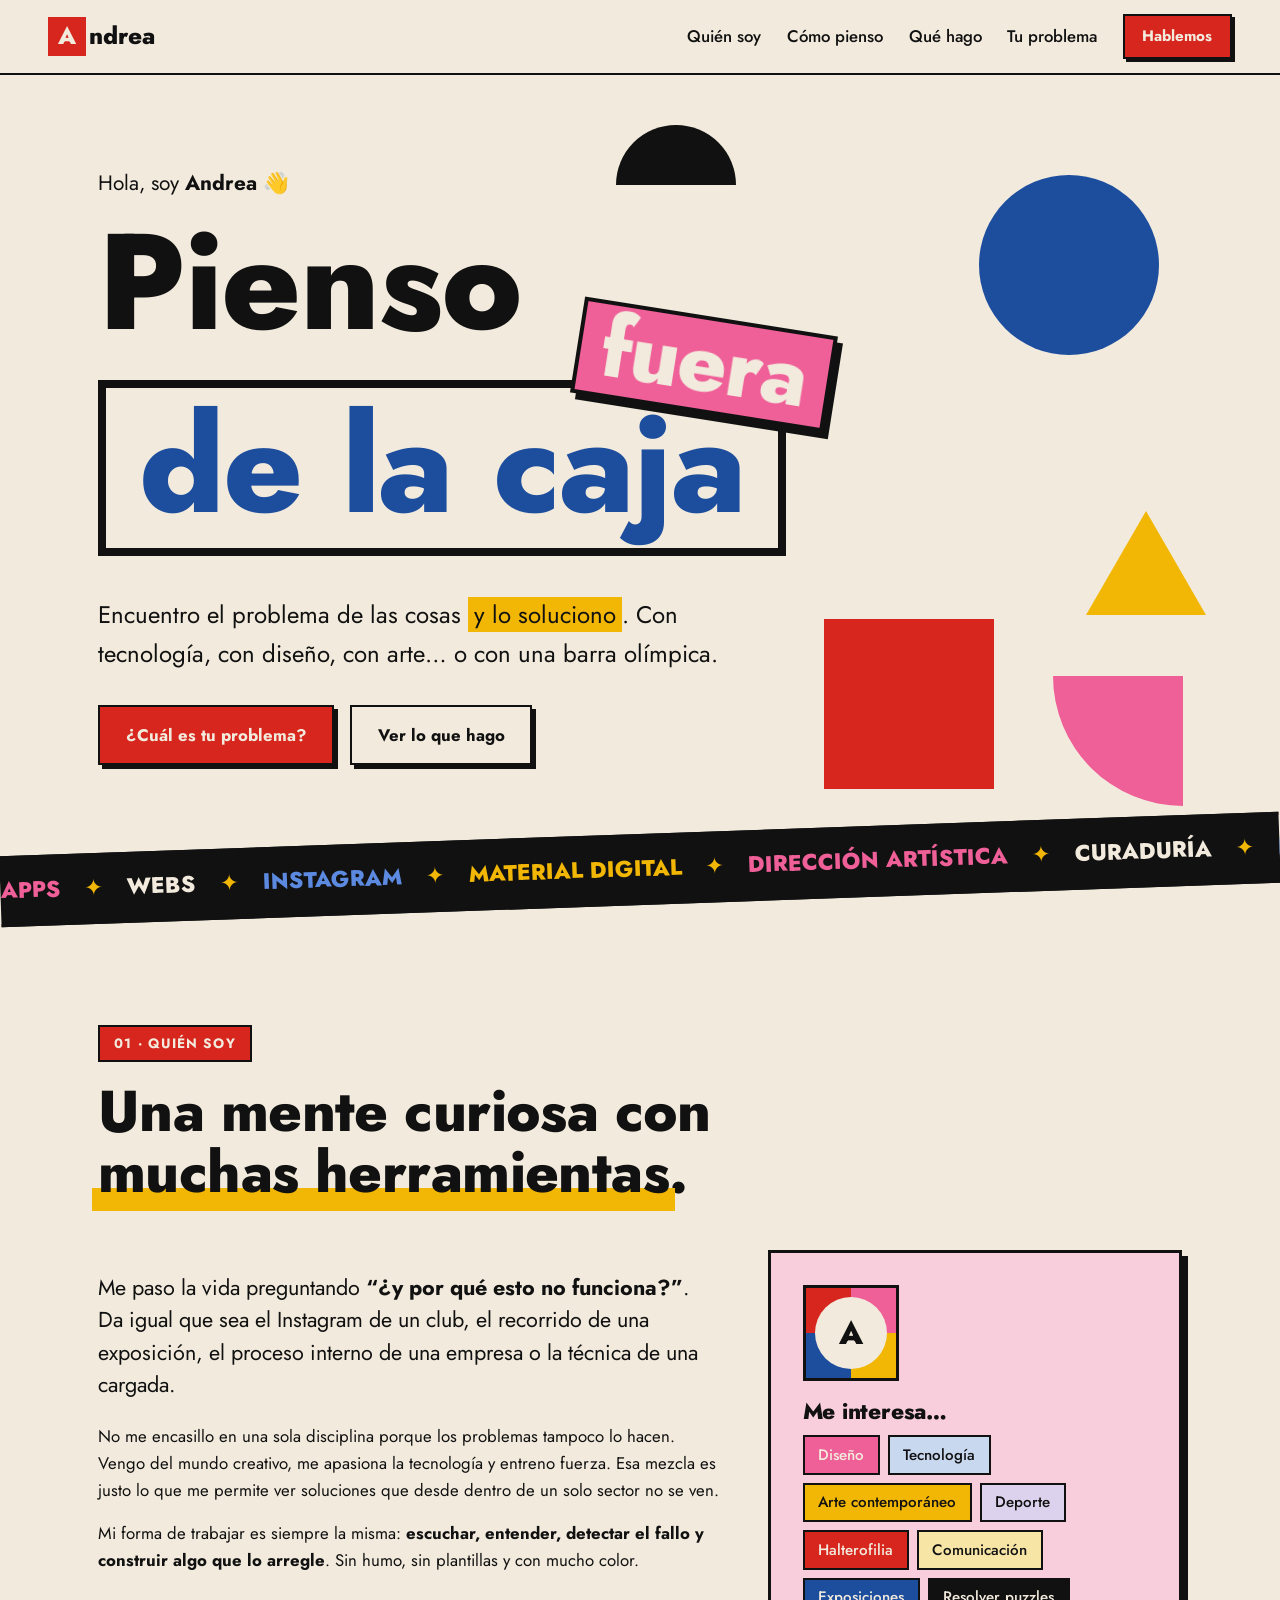
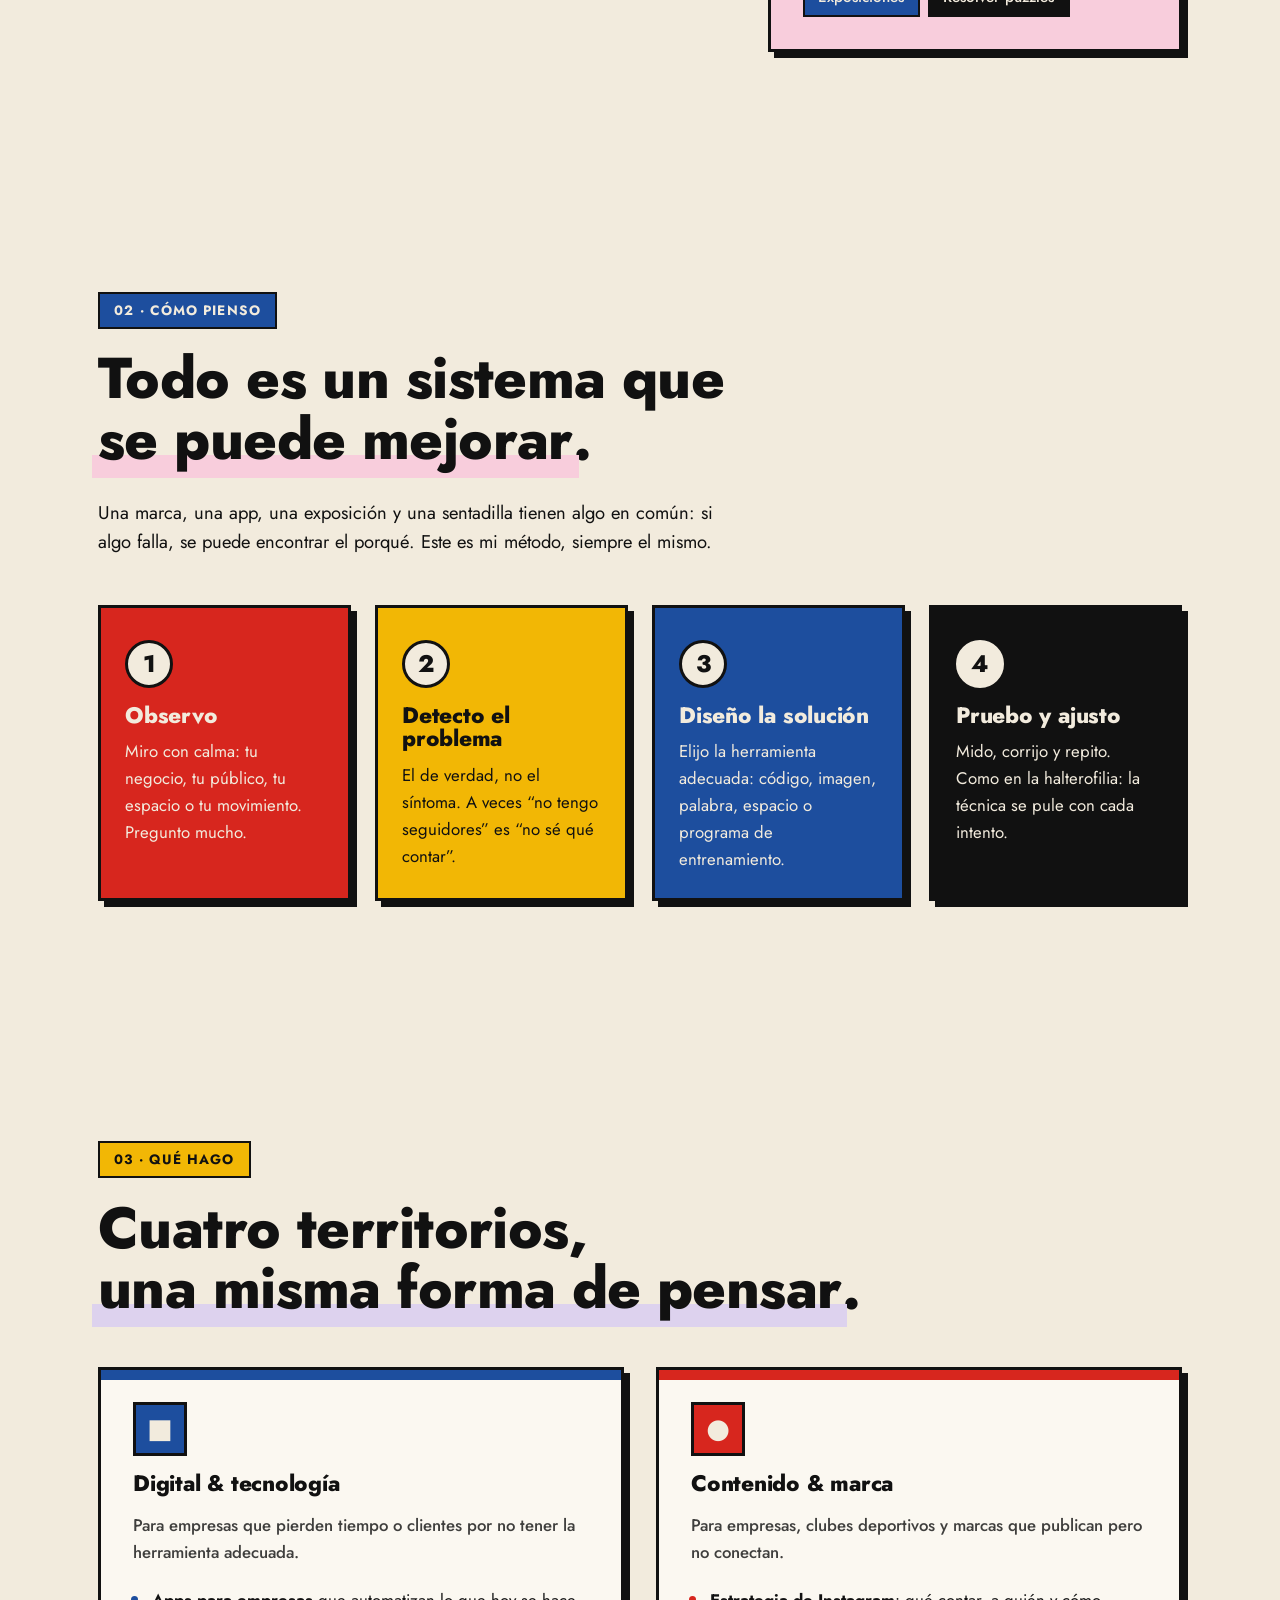
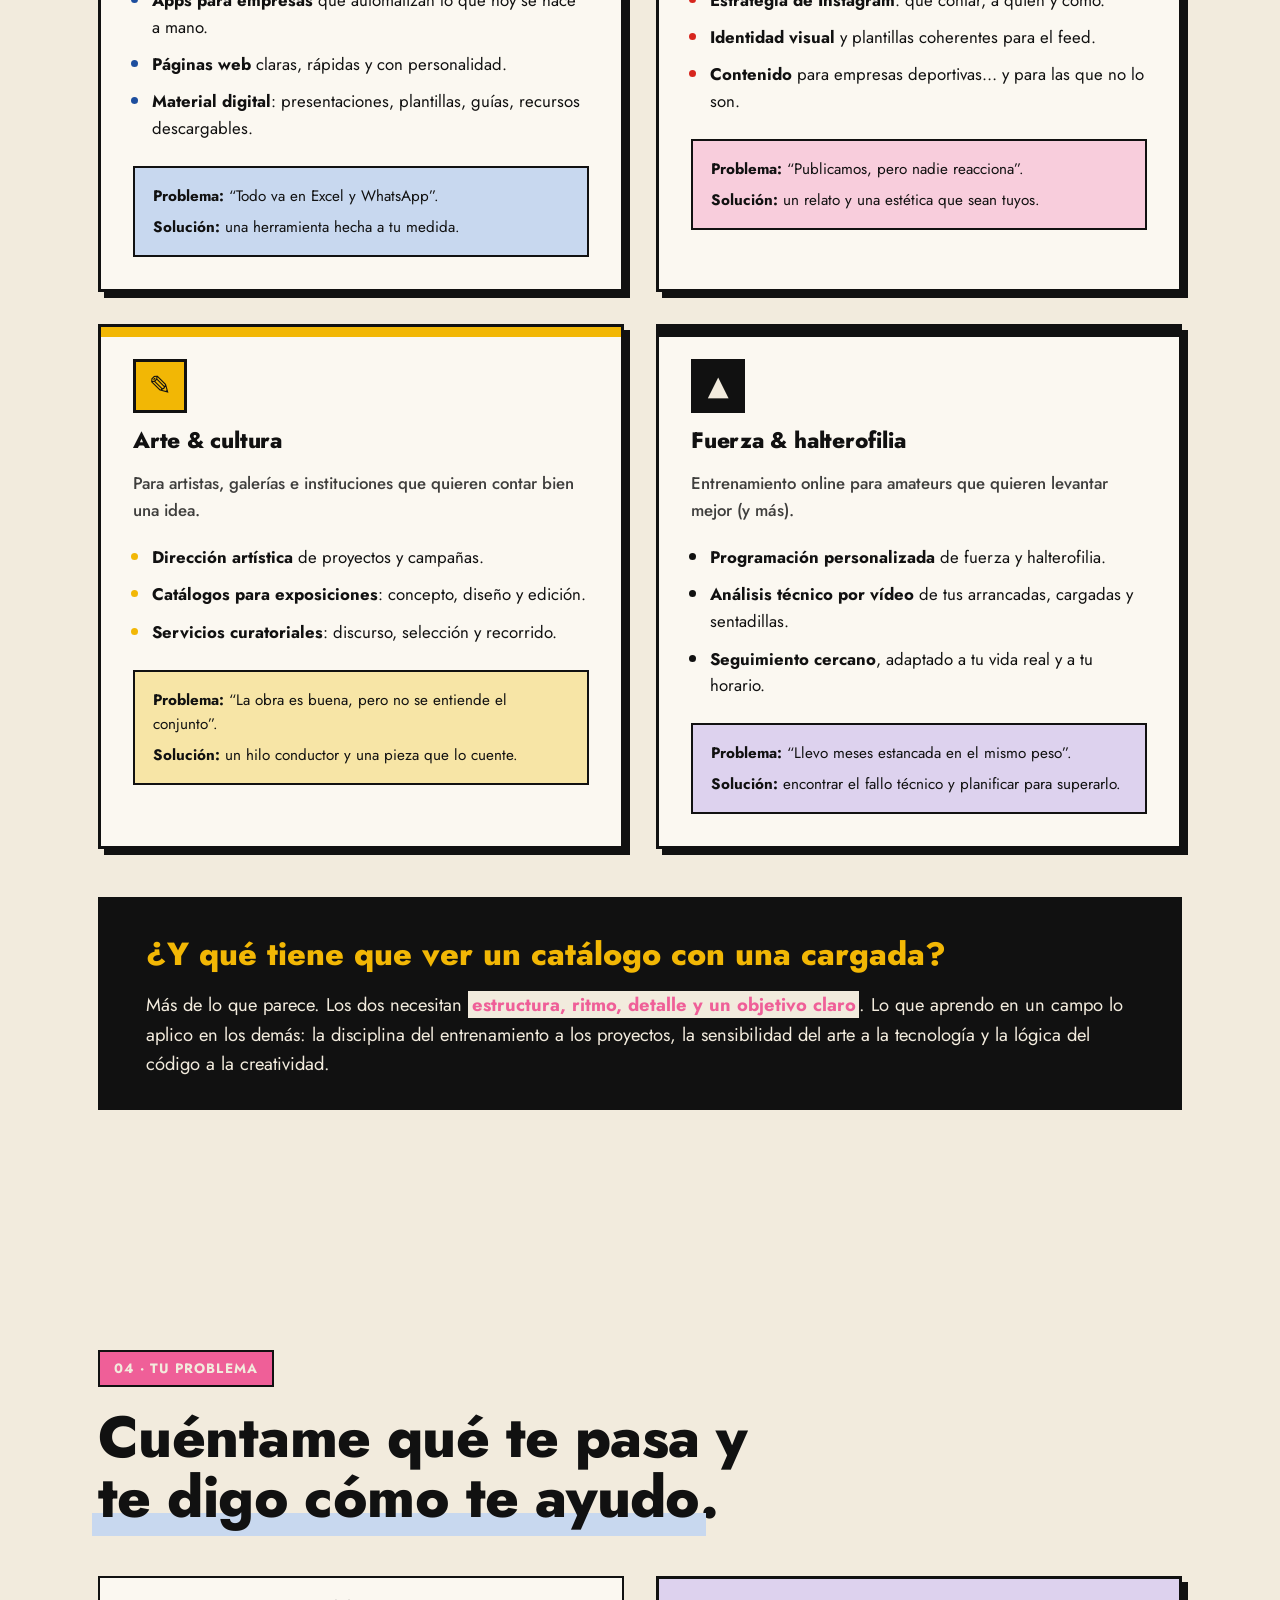
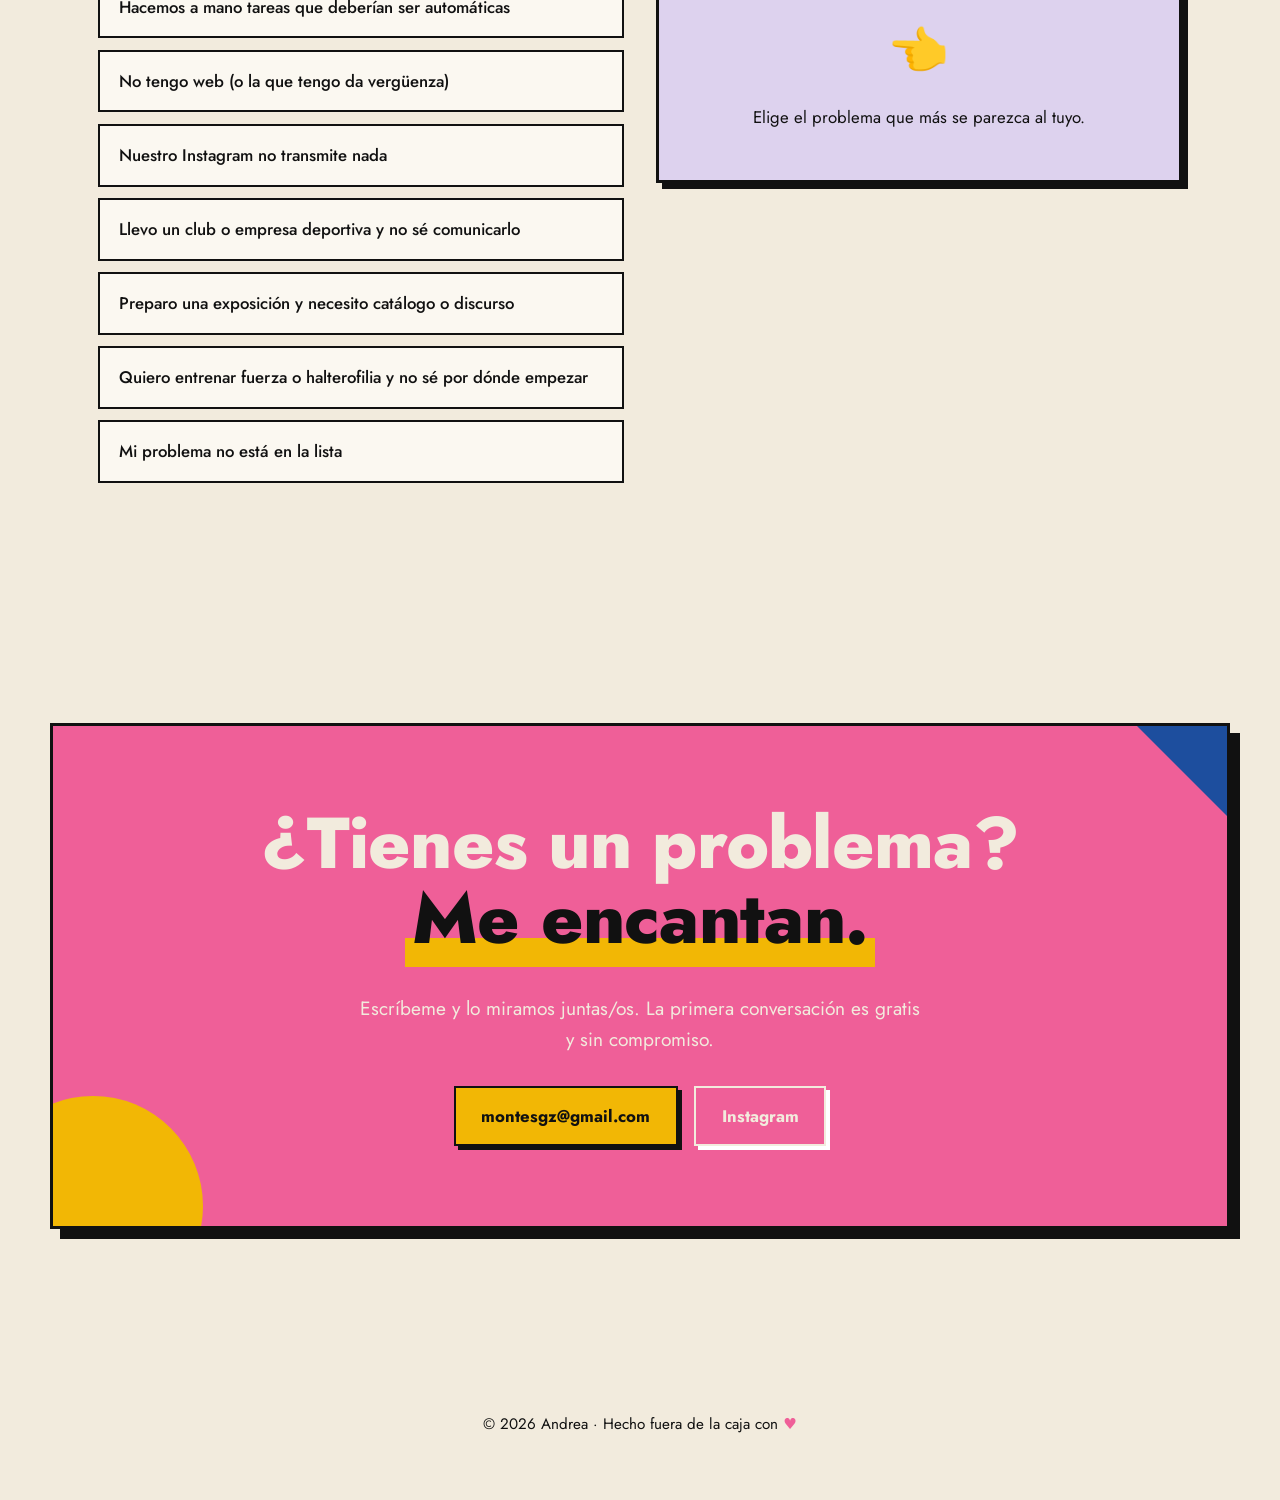
==== commit 3a8150dc: "Actualizar contacto: email e Instagram, quitar LinkedIn Co-Authored-By: Claude Opus 5.5 <noreply@ant" ====
--- a/index.html
+++ b/index.html
@@ -267,9 +267,8 @@
         <h2>¿Tienes un problema?<br><span class="hl hl--yellow">Me encantan.</span></h2>
         <p>Escríbeme y lo miramos juntas/os. La primera conversación es gratis y sin compromiso.</p>
         <div class="contact__actions">
-          <a class="btn btn--light" href="mailto:hola@tudominio.com">hola@tudominio.com</a>
-          <a class="btn btn--ghost-light" href="https://instagram.com/" target="_blank" rel="noopener">Instagram</a>
-          <a class="btn btn--ghost-light" href="https://www.linkedin.com/" target="_blank" rel="noopener">LinkedIn</a>
+          <a class="btn btn--light" href="mailto:montesgz@gmail.com">montesgz@gmail.com</a>
+          <a class="btn btn--ghost-light" href="https://www.instagram.com/andr.ea.mg/" target="_blank" rel="noopener">Instagram</a>
         </div>
       </div>
     </section>
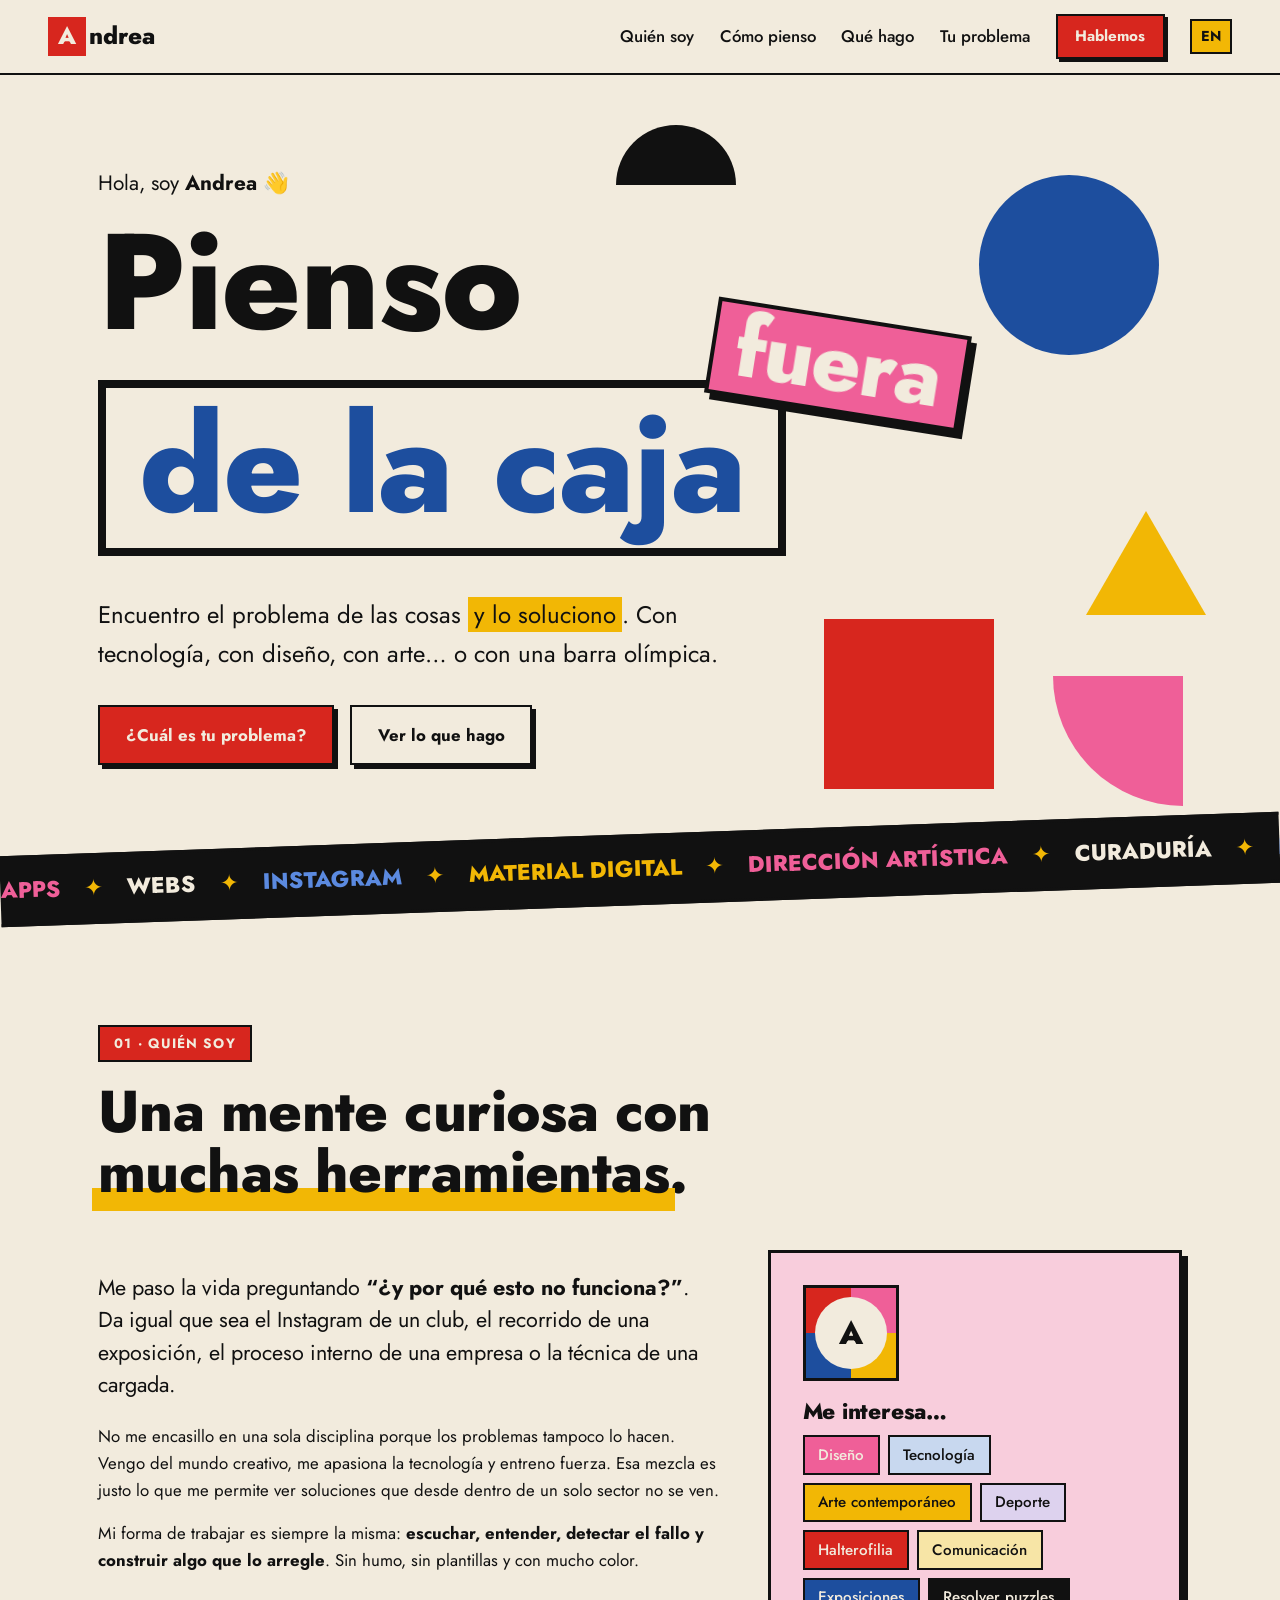
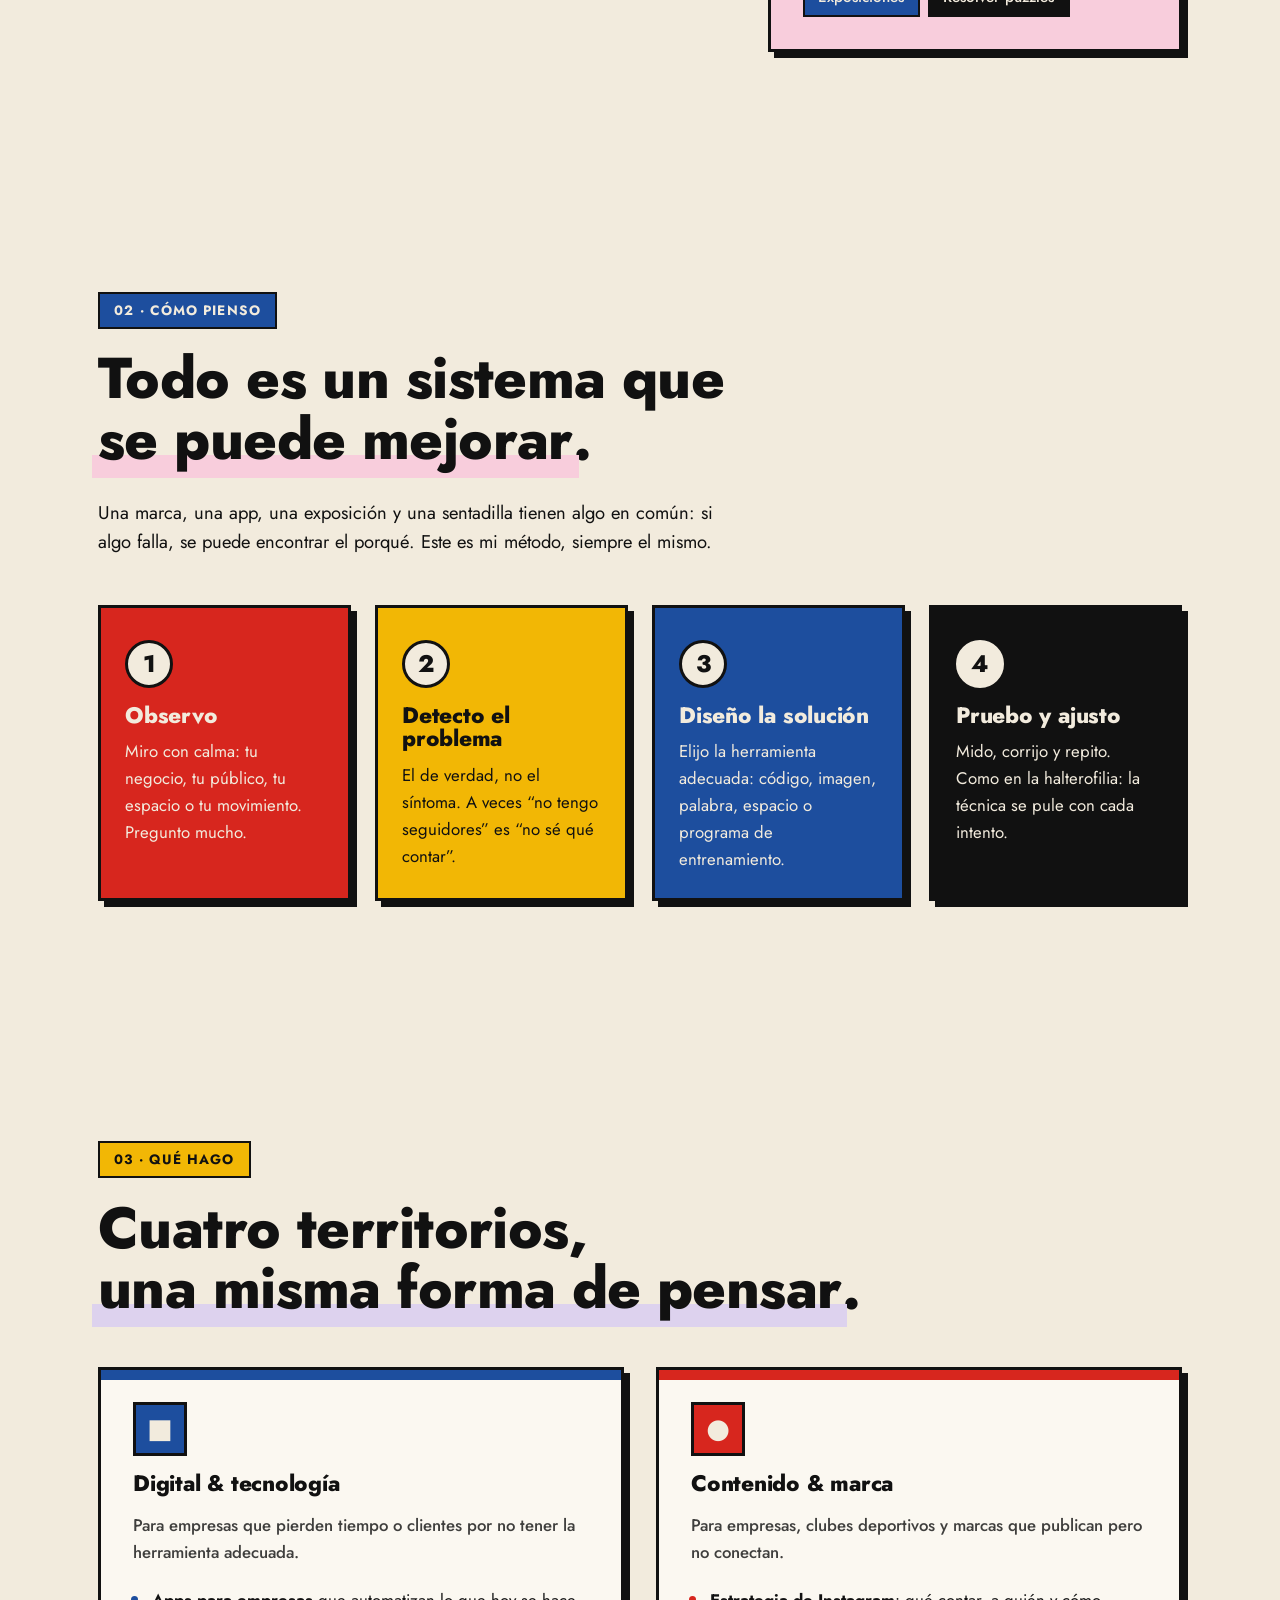
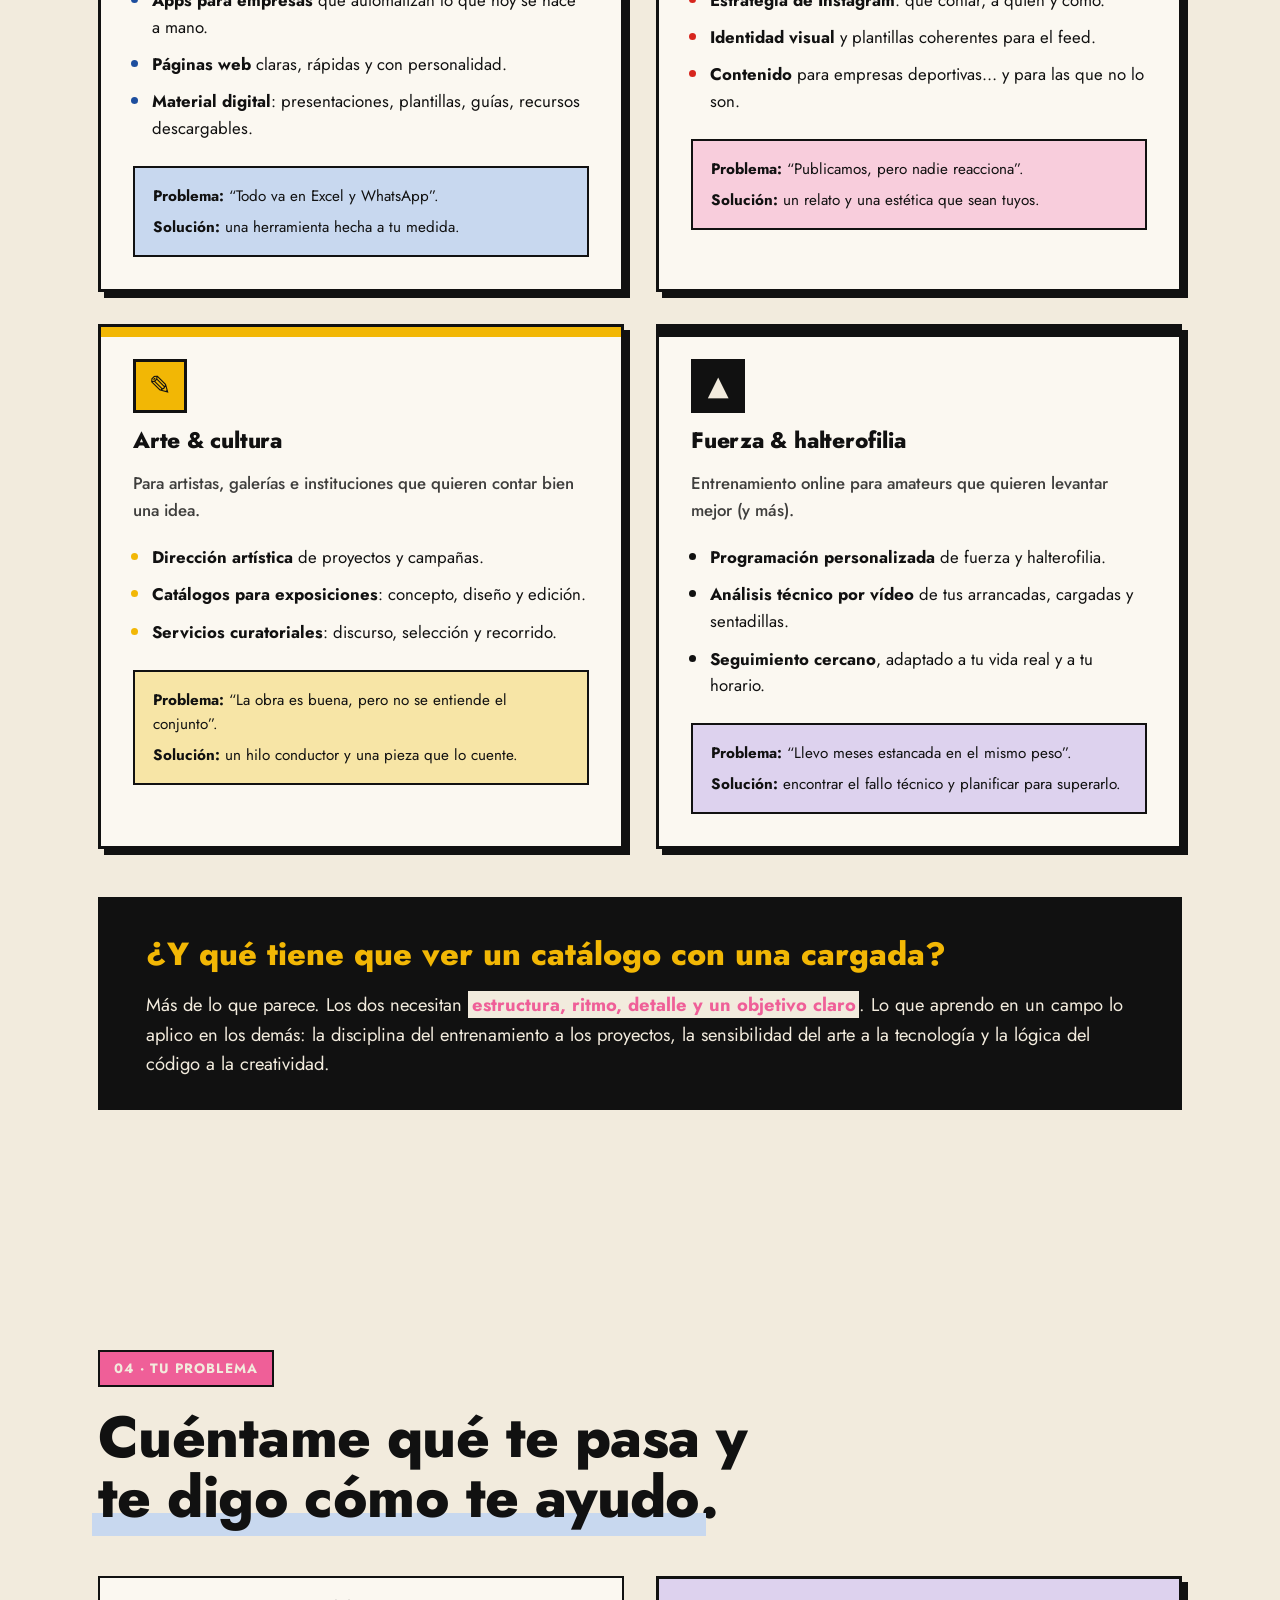
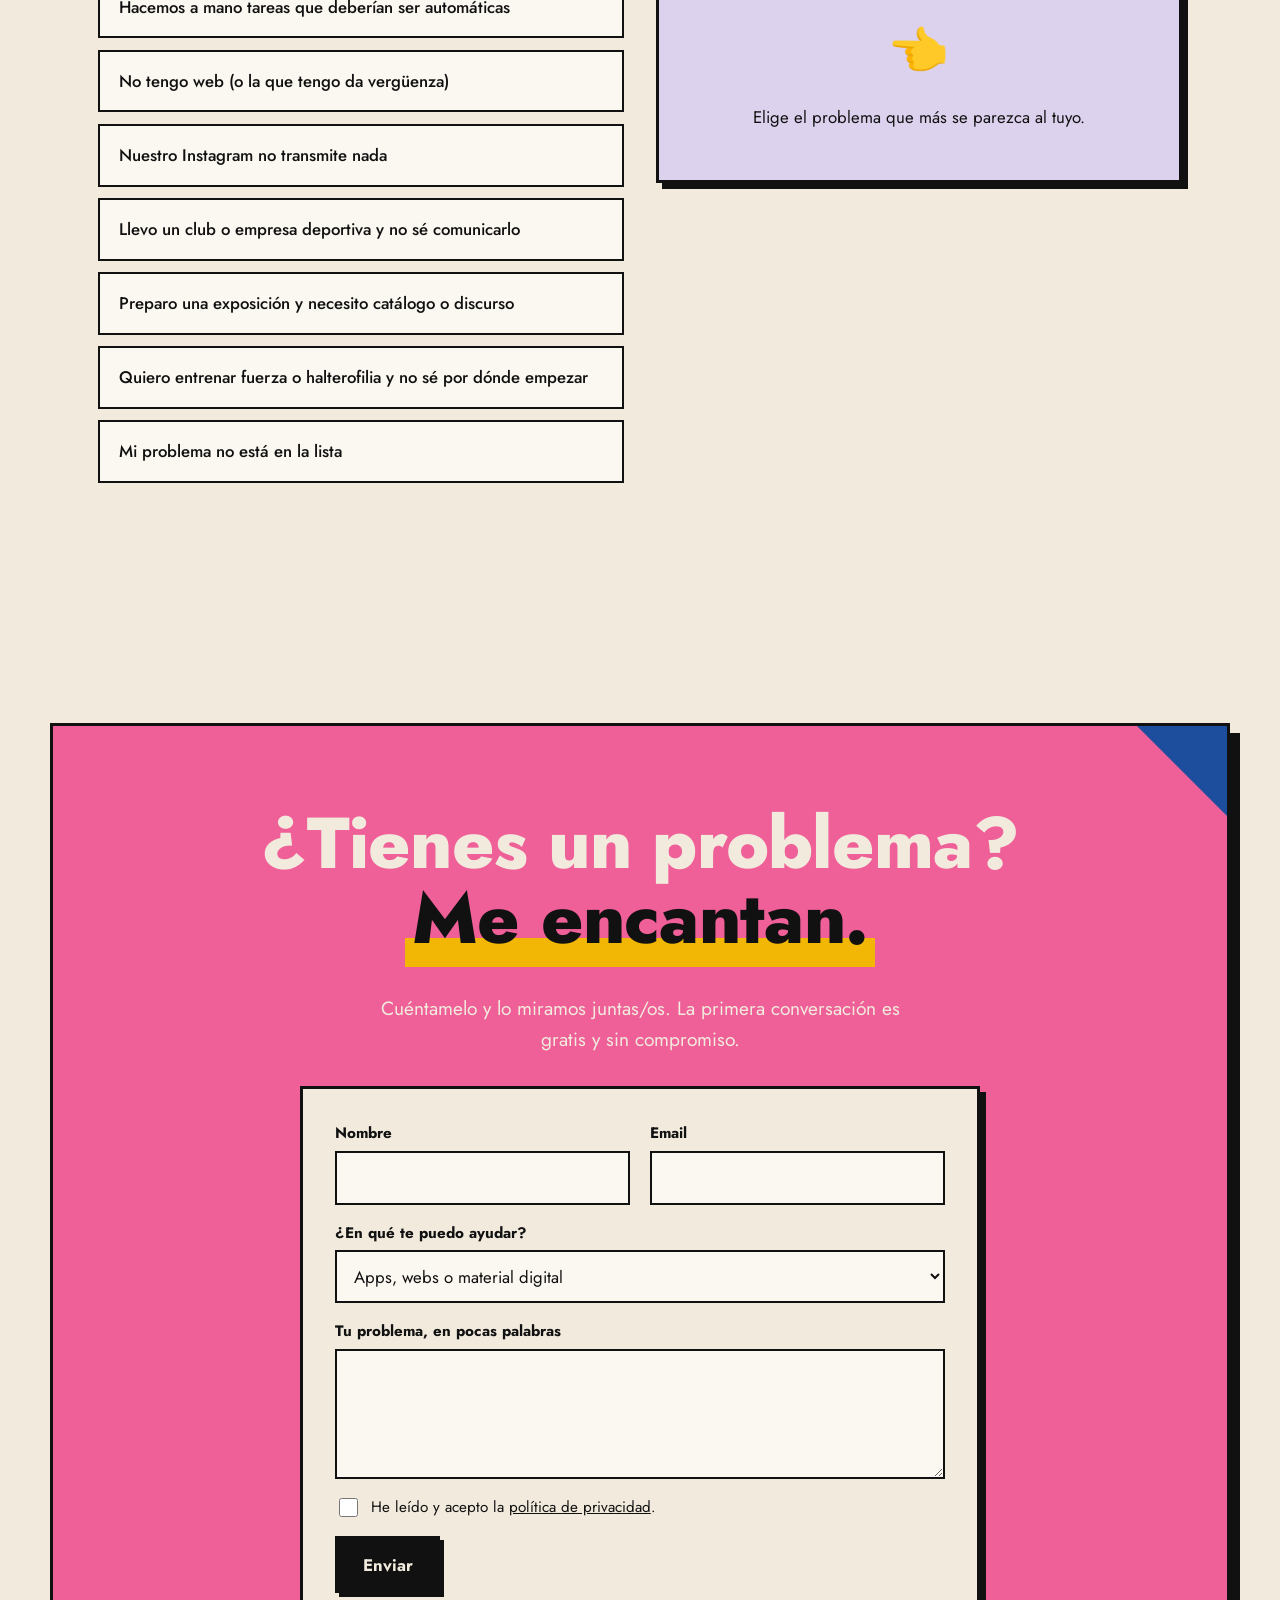
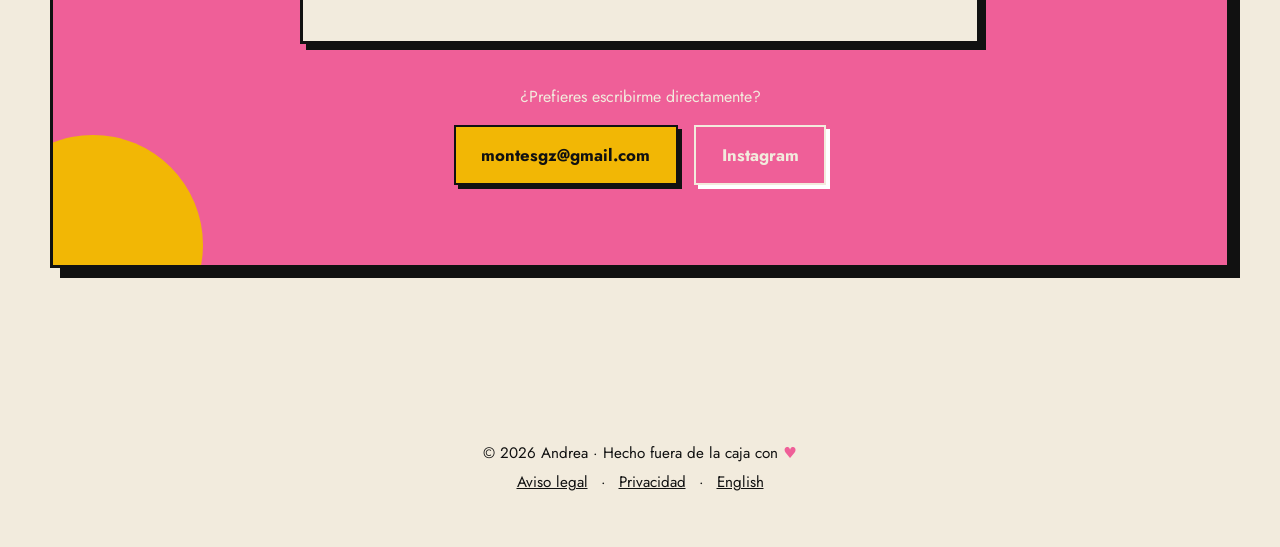
==== commit 9ef26c87: "Añadir legal, privacidad, fuentes locales, vista previa, formulario, estadísticas e inglés - Aviso l" ====
--- a/index.html
+++ b/index.html
@@ -5,9 +5,26 @@
   <meta name="viewport" content="width=device-width, initial-scale=1">
   <title>Andrea · Servicios digitales y creativos</title>
   <meta name="description" content="Andrea encuentra el problema y diseña la solución: apps, webs, contenido para Instagram, dirección artística, curaduría y entrenamiento online de halterofilia y fuerza.">
-  <link rel="preconnect" href="https://fonts.googleapis.com">
-  <link rel="preconnect" href="https://fonts.gstatic.com" crossorigin>
-  <link href="https://fonts.googleapis.com/css2?family=Jost:wght@400;500;700;800&display=swap" rel="stylesheet">
+  <link rel="canonical" href="https://mrsfrupent.github.io/servicios-digitales-creativos/">
+  <link rel="alternate" hreflang="es" href="https://mrsfrupent.github.io/servicios-digitales-creativos/">
+  <link rel="alternate" hreflang="en" href="https://mrsfrupent.github.io/servicios-digitales-creativos/en/">
+
+  <!-- Vista previa al compartir (WhatsApp, Instagram, LinkedIn…) -->
+  <meta property="og:type" content="website">
+  <meta property="og:site_name" content="Andrea · Servicios digitales y creativos">
+  <meta property="og:title" content="Andrea · Pienso fuera de la caja">
+  <meta property="og:description" content="Encuentro el problema y diseño la solución: apps, webs, Instagram, dirección artística, curaduría y entrenamiento de halterofilia.">
+  <meta property="og:url" content="https://mrsfrupent.github.io/servicios-digitales-creativos/">
+  <meta property="og:image" content="https://mrsfrupent.github.io/servicios-digitales-creativos/assets/og-image.png">
+  <meta property="og:image:width" content="1200">
+  <meta property="og:image:height" content="630">
+  <meta property="og:image:alt" content="Pienso fuera de la caja — Andrea, servicios digitales y creativos">
+  <meta property="og:locale" content="es_ES">
+  <meta property="og:locale:alternate" content="en_GB">
+  <meta name="twitter:card" content="summary_large_image">
+  <meta name="theme-color" content="#f2ebdd">
+
+  <link rel="preload" href="fonts/jost-latin-wght-normal.woff2" as="font" type="font/woff2" crossorigin>
   <link rel="stylesheet" href="styles.css">
   <link rel="icon" href="data:image/svg+xml,<svg xmlns='http://www.w3.org/2000/svg' viewBox='0 0 100 100'><rect x='10' y='10' width='80' height='80' fill='%23d7261e'/><circle cx='72' cy='28' r='18' fill='%23f2b705'/><path d='M10 90 L50 50 L50 90Z' fill='%231d4e9e'/></svg>">
 </head>
@@ -27,6 +44,7 @@
       <a href="#servicios">Qué hago</a>
       <a href="#buscador">Tu problema</a>
       <a href="#contacto" class="btn btn--small">Hablemos</a>
+      <a href="en/" class="lang" hreflang="en" lang="en" aria-label="English version">EN</a>
     </nav>
   </header>
 
@@ -265,7 +283,44 @@
     <section class="contact section" id="contacto">
       <div class="contact__inner reveal">
         <h2>¿Tienes un problema?<br><span class="hl hl--yellow">Me encantan.</span></h2>
-        <p>Escríbeme y lo miramos juntas/os. La primera conversación es gratis y sin compromiso.</p>
+        <p>Cuéntamelo y lo miramos juntas/os. La primera conversación es gratis y sin compromiso.</p>
+
+        <form class="form" id="contact-form">
+          <div class="form__field">
+            <label for="f-name">Nombre</label>
+            <input id="f-name" name="name" type="text" autocomplete="name" required>
+          </div>
+          <div class="form__field">
+            <label for="f-email">Email</label>
+            <input id="f-email" name="email" type="email" autocomplete="email" required>
+          </div>
+          <div class="form__field form__field--full">
+            <label for="f-topic">¿En qué te puedo ayudar?</label>
+            <select id="f-topic" name="topic">
+              <option value="digital">Apps, webs o material digital</option>
+              <option value="contenido">Instagram y contenido</option>
+              <option value="arte">Dirección artística, catálogos o curaduría</option>
+              <option value="fuerza">Entrenamiento de fuerza o halterofilia</option>
+              <option value="otro">Otra cosa (¡mejor!)</option>
+            </select>
+          </div>
+          <div class="form__field form__field--full">
+            <label for="f-message">Tu problema, en pocas palabras</label>
+            <textarea id="f-message" name="message" required></textarea>
+          </div>
+          <div class="form__hp" aria-hidden="true">
+            <label for="f-hp">No rellenar</label>
+            <input id="f-hp" name="_gotcha" type="text" tabindex="-1" autocomplete="off">
+          </div>
+          <div class="form__check form__field--full">
+            <input id="f-privacy" name="privacy" type="checkbox" required>
+            <label for="f-privacy">He leído y acepto la <a href="privacidad.html">política de privacidad</a>.</label>
+          </div>
+          <button class="btn" type="submit">Enviar</button>
+          <p class="form__status form__field--full" role="status" aria-live="polite"></p>
+        </form>
+
+        <p class="contact__alt">¿Prefieres escribirme directamente?</p>
         <div class="contact__actions">
           <a class="btn btn--light" href="mailto:montesgz@gmail.com">montesgz@gmail.com</a>
           <a class="btn btn--ghost-light" href="https://www.instagram.com/andr.ea.mg/" target="_blank" rel="noopener">Instagram</a>
@@ -277,6 +332,11 @@
 
   <footer class="footer">
     <p>© <span id="year"></span> Andrea · Hecho fuera de la caja con <span class="heart">♥</span></p>
+    <p class="footer__links">
+      <a href="aviso-legal.html">Aviso legal</a> ·
+      <a href="privacidad.html">Privacidad</a> ·
+      <a href="en/" hreflang="en">English</a>
+    </p>
   </footer>
 
   <script src="script.js"></script>
--- a/styles.css
+++ b/styles.css
@@ -2,6 +2,24 @@
    Andrea · Servicios digitales y creativos
    Paleta y tipografía: cambia aquí los colores de toda la web
    ========================================================= */
+/* Tipografía alojada en la propia web (sin llamadas a Google) */
+@font-face {
+  font-family: "Jost";
+  font-style: normal;
+  font-display: swap;
+  font-weight: 100 900;
+  src: url("fonts/jost-latin-ext-wght-normal.woff2") format("woff2-variations");
+  unicode-range: U+0100-02BA, U+02BD-02C5, U+02C7-02CC, U+02CE-02D7, U+02DD-02FF, U+0304, U+0308, U+0329, U+1D00-1DBF, U+1E00-1E9F, U+1EF2-1EFF, U+2020, U+20A0-20AB, U+20AD-20C0, U+2113, U+2C60-2C7F, U+A720-A7FF;
+}
+@font-face {
+  font-family: "Jost";
+  font-style: normal;
+  font-display: swap;
+  font-weight: 100 900;
+  src: url("fonts/jost-latin-wght-normal.woff2") format("woff2-variations");
+  unicode-range: U+0000-00FF, U+0131, U+0152-0153, U+02BB-02BC, U+02C6, U+02DA, U+02DC, U+0304, U+0308, U+0329, U+2000-206F, U+20AC, U+2122, U+2191, U+2193, U+2212, U+2215, U+FEFF, U+FFFD;
+}
+
 :root {
   --ink: #111111;
   --paper: #f2ebdd;
@@ -164,6 +182,15 @@
 }
 .nav__links a:not(.btn):hover::after { transform: scaleX(1); }
 
+.lang {
+  font-weight: 700 !important;
+  font-size: .9rem;
+  padding: .25rem .55rem;
+  border: 2px solid var(--ink);
+  background: var(--yellow);
+}
+.lang::after { display: none; }
+
 .nav__toggle {
   display: none;
   background: none; border: 0; padding: .5rem; cursor: pointer;
@@ -228,8 +255,9 @@
 
 .escape {
   position: absolute;
-  right: -.55em;
+  left: calc(100% - .9em);
   top: -.75em;
+  white-space: nowrap;
   z-index: 2;
   color: var(--paper);
   background: var(--pink);
@@ -246,7 +274,7 @@
 }
 
 @media (max-width: 640px) {
-  .escape { right: -.15em; top: -.9em; }
+  .escape { left: calc(100% - 1.6em); top: -.9em; }
 }
 
 .hero__lead {
@@ -581,9 +609,69 @@
 .contact .hl { color: var(--ink); }
 .contact p { font-size: 1.2rem; max-width: 560px; margin: 0 auto 2rem; }
 .contact__actions { display: flex; justify-content: center; flex-wrap: wrap; gap: 1rem; }
+.contact__alt { font-size: 1rem !important; margin: 2.5rem auto 1rem !important; }
+
+/* formulario */
+.form {
+  max-width: 680px;
+  margin: 0 auto;
+  display: grid;
+  grid-template-columns: 1fr 1fr;
+  gap: 1rem 1.2rem;
+  text-align: left;
+  color: var(--ink);
+  background: var(--paper);
+  border: 3px solid var(--ink);
+  box-shadow: 6px 6px 0 var(--ink);
+  padding: clamp(1.2rem, 4vw, 2rem);
+}
+.form__field { display: flex; flex-direction: column; gap: .35rem; }
+.form__field--full { grid-column: 1 / -1; }
+@media (max-width: 640px) { .form { grid-template-columns: 1fr; } }
+
+.form label { font-weight: 700; font-size: .95rem; }
+.form input,
+.form select,
+.form textarea {
+  font: inherit;
+  color: var(--ink);
+  background: #fbf8f1;
+  border: 2.5px solid var(--ink);
+  border-radius: 0;
+  padding: .7rem .8rem;
+}
+.form textarea { min-height: 130px; resize: vertical; }
+.form input:focus,
+.form select:focus,
+.form textarea:focus { outline: 3px solid var(--blue); outline-offset: 2px; }
+
+.form__check { display: flex; gap: .6rem; align-items: flex-start; font-size: .95rem; }
+.form__check input { width: 1.2rem; height: 1.2rem; margin-top: .2rem; accent-color: var(--pink); flex: none; }
+.form__check label { font-weight: 400; }
+
+.form__hp { position: absolute; left: -9999px; width: 1px; height: 1px; overflow: hidden; }
+
+.form .btn { justify-self: start; align-self: start; background: var(--ink); color: var(--paper); }
+.form .btn[disabled] { opacity: .6; cursor: wait; }
+
+.form__status { margin: 0 !important; font-size: 1rem !important; font-weight: 700; max-width: none !important; }
+.form__status.ok { color: #0d6b3a; }
+.form__status.error { color: var(--red); }
 
 /* ---------- footer ---------- */
 .footer { text-align: center; padding: 3rem 1rem; font-size: .95rem; }
+.footer p { margin: .3rem 0; }
+.footer__links a { margin: 0 .5rem; }
+
+/* ---------- páginas legales ---------- */
+.legal { max-width: 820px; margin: 0 auto; padding: clamp(3rem, 8vw, 5rem) clamp(1rem, 5vw, 3rem); }
+.legal h1 { font-size: clamp(2.2rem, 6vw, 3.6rem); font-weight: 800; }
+.legal h2 { font-size: 1.5rem; margin-top: 2.2rem; }
+.legal table { border-collapse: collapse; width: 100%; margin: 1rem 0; }
+.legal th, .legal td { text-align: left; vertical-align: top; padding: .6rem .8rem; border: 2px solid var(--ink); }
+.legal th { background: var(--yellow-soft); width: 34%; }
+.legal .updated { opacity: .7; }
+.fill { background: var(--pink-soft); padding: 0 .3em; font-weight: 700; }
 .heart { color: var(--pink); }
 
 /* ---------- animación al hacer scroll ---------- */
